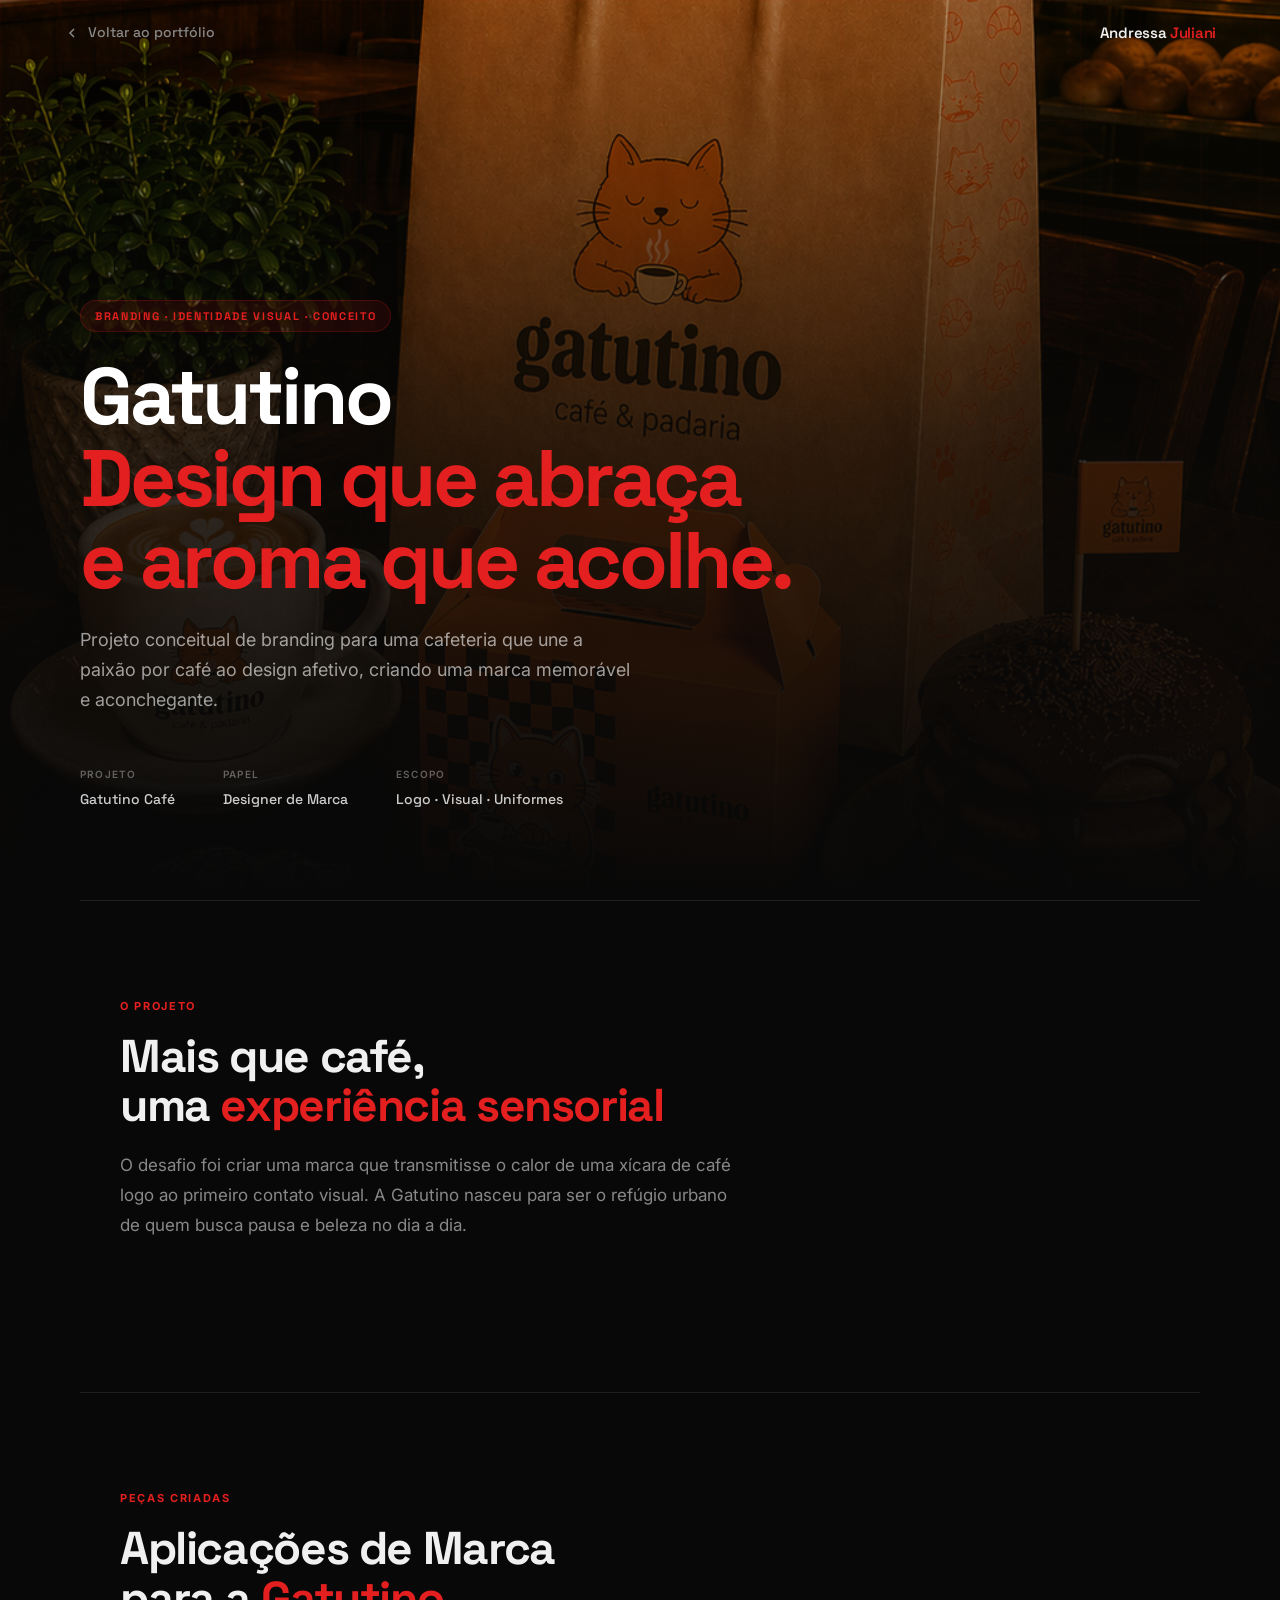
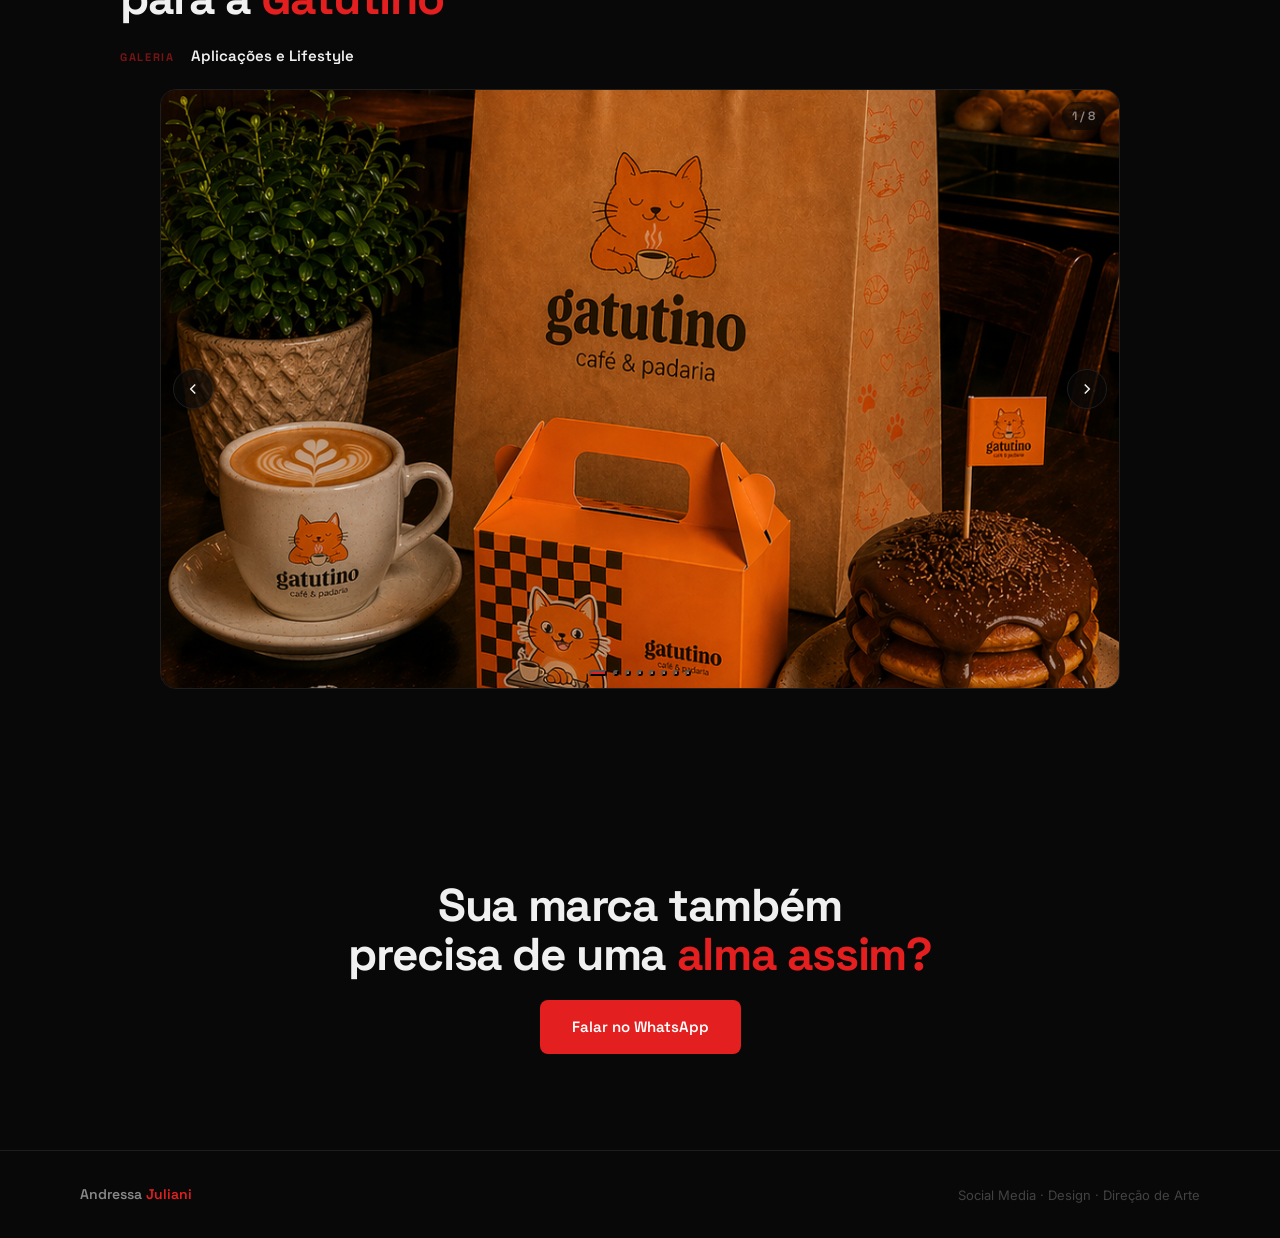
==== andressa-case-cafeteria.html @ 7a00ae47 "Update local changes" ====
<!DOCTYPE html>
<html lang="pt-BR">
<head>
  <meta charset="UTF-8" />
  <meta name="viewport" content="width=device-width, initial-scale=1.0" />
  <title>Gatutino | Projeto Conceitual para Cafeteria | Andressa Juliani</title>
  <link rel="preconnect" href="https://fonts.googleapis.com" />
  <link rel="preconnect" href="https://fonts.gstatic.com" crossorigin />
  <link href="https://fonts.googleapis.com/css2?family=Space+Grotesk:wght@300;400;500;600;700&family=Inter:wght@300;400;500&display=swap" rel="stylesheet" />
  <style>
    *, *::before, *::after { box-sizing: border-box; margin: 0; padding: 0; }

    :root {
      --bg: #080808;
      --surface: #111111;
      --surface2: #161616;
      --border: #1e1e1e;
      --accent: #E41F1F;
      --accent-dim: rgba(228,31,31,0.1);
      --accent-glow: rgba(228,31,31,0.2);
      --text: #F0F0F0;
      --text-muted: #888888;
    }

    html { scroll-behavior: smooth; }
    body {
      background: var(--bg);
      color: var(--text);
      font-family: 'Inter', sans-serif;
      font-size: 16px;
      line-height: 1.7;
      overflow-x: hidden;
    }

    nav {
      position: fixed; top: 0; left: 0; right: 0; z-index: 100;
      padding: 20px 64px;
      display: flex; align-items: center; justify-content: space-between;
      transition: background 0.3s, border-color 0.3s;
      border-bottom: 1px solid transparent;
    }
    nav.scrolled { background: rgba(8,8,8,0.94); backdrop-filter: blur(16px); border-color: var(--border); }
    .nav-back {
      font-family: 'Space Grotesk', sans-serif; font-size: 14px; font-weight: 500;
      color: var(--text-muted); text-decoration: none;
      display: flex; align-items: center; gap: 8px; transition: color 0.2s;
    }
    .nav-back:hover { color: var(--accent); }
    .nav-back svg { width: 16px; height: 16px; }
    .nav-logo { font-family: 'Space Grotesk', sans-serif; font-size: 15px; font-weight: 600; color: var(--text); letter-spacing: -0.02em; }
    .nav-logo span { color: var(--accent); }

    /* HERO */
    .hero {
      min-height: 100vh; display: flex; flex-direction: column;
      justify-content: flex-end; position: relative; overflow: hidden;
    }
    .hero-cover {
      position: absolute; inset: 0;
      background: linear-gradient(135deg, #0a0800 0%, #1a1200 50%, #2a1e00 100%);
    }
    .hero-cover img { width: 100%; height: 100%; object-fit: cover; opacity: 0.75; }
    .hero-overlay {
      position: absolute; inset: 0;
      background: linear-gradient(to bottom, rgba(8,8,8,0) 0%, rgba(8,8,8,0.6) 60%, #080808 100%);
    }
    .hero-grid {
      position: absolute; inset: 0;
      background-image: linear-gradient(rgba(228,31,31,0.04) 1px, transparent 1px), linear-gradient(90deg, rgba(228,31,31,0.04) 1px, transparent 1px);
      background-size: 60px 60px;
    }
    .hero-content {
      position: relative; z-index: 2;
      padding: 0 80px 88px; max-width: 960px;
    }
    .hero-tag {
      display: inline-flex; align-items: center; gap: 8px;
      font-family: 'Space Grotesk', sans-serif; font-size: 11px; font-weight: 700;
      letter-spacing: 0.15em; text-transform: uppercase; color: var(--accent);
      margin-bottom: 24px; background: var(--accent-dim);
      border: 1px solid rgba(228,31,31,0.2); padding: 6px 14px; border-radius: 100px;
    }
    .hero-title {
      font-family: 'Space Grotesk', sans-serif;
      font-size: clamp(44px, 6.5vw, 80px); font-weight: 700;
      line-height: 1.02; letter-spacing: -0.04em; color: #fff; margin-bottom: 24px;
    }
    .hero-title em { font-style: normal; color: var(--accent); }
    .hero-sub { font-size: 18px; color: rgba(255,255,255,0.6); max-width: 560px; line-height: 1.65; }
    .hero-meta { display: flex; gap: 48px; margin-top: 52px; flex-wrap: wrap; }
    .meta-item { display: flex; flex-direction: column; gap: 5px; }
    .meta-label { font-size: 10px; font-weight: 600; letter-spacing: 0.12em; text-transform: uppercase; color: rgba(255,255,255,0.35); }
    .meta-value { font-family: 'Space Grotesk', sans-serif; font-size: 14px; font-weight: 500; color: rgba(255,255,255,0.8); }

    /* LAYOUT */
    section { padding: 96px 80px; max-width: 1200px; margin: 0 auto; }
    .section-label { font-size: 11px; font-weight: 700; letter-spacing: 0.15em; text-transform: uppercase; color: var(--accent); margin-bottom: 16px; }
    .section-title {
      font-family: 'Space Grotesk', sans-serif; font-size: clamp(28px, 4vw, 46px);
      font-weight: 700; letter-spacing: -0.03em; line-height: 1.08; color: var(--text); margin-bottom: 20px;
    }
    .section-title em { font-style: normal; color: var(--accent); }
    .section-lead { font-size: 17px; color: var(--text-muted); max-width: 620px; line-height: 1.75; margin-bottom: 56px; }
    .divider { border: none; height: 1px; background: var(--border); margin: 0 80px; }

    /* CARROSSEL */
    .carousel-stack { display: flex; flex-direction: column; gap: 64px; }
    .carousel-meta { display: flex; align-items: baseline; gap: 16px; margin-bottom: 20px; }
    .carousel-num { font-family: 'Space Grotesk', sans-serif; font-size: 11px; font-weight: 700; letter-spacing: 0.15em; color: var(--accent); opacity: 0.5; }
    .carousel-name { font-family: 'Space Grotesk', sans-serif; font-size: 15px; font-weight: 600; color: var(--text); }
    .carousel-box {
      position: relative; background: var(--surface); border: 1px solid var(--border);
      border-radius: 16px; overflow: hidden;
      aspect-ratio: 16 / 10; max-width: 960px; margin: 0 auto; width: 100%;
    }
    .carousel-track {
      display: flex; height: 100%;
      transition: transform 0.4s cubic-bezier(0.4,0,0.2,1);
    }
    .carousel-track img {
      flex: 0 0 100%; height: 100%;
      object-fit: cover; background: var(--surface);
      pointer-events: none; user-select: none;
    }
    .c-btn {
      position: absolute; top: 50%; transform: translateY(-50%);
      background: rgba(8,8,8,0.7); border: 1px solid var(--border);
      color: var(--text); width: 40px; height: 40px; border-radius: 50%;
      display: flex; align-items: center; justify-content: center;
      cursor: pointer; transition: background 0.2s, border-color 0.2s;
      z-index: 3;
    }
    .c-btn:hover { background: rgba(228,31,31,0.15); border-color: rgba(228,31,31,0.4); }
    .c-btn svg { width: 18px; height: 18px; }
    .c-prev { left: 12px; }
    .c-next { right: 12px; }
    .c-counter {
      position: absolute; top: 12px; right: 14px;
      font-family: 'Space Grotesk', sans-serif; font-size: 12px; font-weight: 600;
      color: rgba(255,255,255,0.5); background: rgba(8,8,8,0.6);
      padding: 4px 10px; border-radius: 100px; z-index: 3;
    }
    .c-dots {
      position: absolute; bottom: 12px; left: 50%; transform: translateX(-50%);
      display: flex; gap: 6px; z-index: 3;
    }
    .c-dot {
      width: 6px; height: 6px; border-radius: 50%;
      background: rgba(255,255,255,0.25); cursor: pointer;
      transition: background 0.2s, width 0.2s;
    }
    .c-dot.active { background: var(--accent); width: 18px; border-radius: 3px; }

    .fade-up { opacity: 0; transform: translateY(32px); transition: opacity 0.7s ease, transform 0.7s ease; }
    .fade-up.visible { opacity: 1; transform: none; }
    .d1 { transition-delay: 0.1s; } .d2 { transition-delay: 0.2s; }
    .d3 { transition-delay: 0.3s; }

    @media (max-width: 960px) {
      nav { padding: 20px 24px; }
      .hero-content { padding: 0 24px 64px; }
      section { padding: 64px 24px; }
    }

    footer { border-top: 1px solid var(--border); padding: 32px 80px; display: flex; align-items: center; justify-content: space-between; }
    .footer-brand { font-family: 'Space Grotesk', sans-serif; font-size: 14px; font-weight: 600; color: var(--text-muted); }
    .footer-brand span { color: var(--accent); }
    .footer-copy { font-size: 13px; color: var(--text-muted); opacity: 0.45; }

    .cta-section { text-align: center; padding: 96px 80px; position: relative; }
    .btn-row { display: flex; gap: 16px; justify-content: center; flex-wrap: wrap; }
    .btn-primary { display: inline-flex; align-items: center; gap: 10px; background: var(--accent); color: #fff; font-family: 'Space Grotesk', sans-serif; font-weight: 600; font-size: 15px; padding: 14px 32px; border-radius: 8px; text-decoration: none; transition: opacity 0.2s, transform 0.2s; }
    .btn-primary:hover { opacity: 0.9; transform: translateY(-2px); }

  </style>
</head>
<body>

  <nav id="nav">
    <a href="./#cases" class="nav-back">
      <svg viewBox="0 0 16 16" fill="none" stroke="currentColor" stroke-width="1.5"><path d="M10 12L6 8l4-4"/></svg>
      Voltar ao portfólio
    </a>
    <div class="nav-logo">Andressa <span>Juliani</span></div>
  </nav>

  <!-- HERO -->
  <div class="hero">
    <div class="hero-cover">
        <img src="images/cafeteria/cafeteria-2.jpg" alt="Gatutino Hero">
    </div>
    <div class="hero-grid"></div>
    <div class="hero-overlay" style="background: linear-gradient(to bottom, rgba(8,8,8,0) 0%, rgba(8,8,8,0.7) 50%, #080808 100%);"></div>
    <div class="hero-content">
      <div class="hero-tag">Branding · Identidade Visual · Conceito</div>
      <h1 class="hero-title">Gatutino<br><em>Design que abraça<br>e aroma que acolhe.</em></h1>
      <p class="hero-sub">Projeto conceitual de branding para uma cafeteria que une a paixão por café ao design afetivo, criando uma marca memorável e aconchegante.</p>
      <div class="hero-meta">
        <div class="meta-item">
          <div class="meta-label">Projeto</div>
          <div class="meta-value">Gatutino Café</div>
        </div>
        <div class="meta-item">
          <div class="meta-label">Papel</div>
          <div class="meta-value">Designer de Marca</div>
        </div>
        <div class="meta-item">
          <div class="meta-label">Escopo</div>
          <div class="meta-value">Logo · Visual · Uniformes</div>
        </div>
      </div>
    </div>
  </div>

  <hr class="divider" />

  <!-- CONTEXTO -->
  <section>
    <p class="section-label fade-up">O projeto</p>
    <h2 class="section-title fade-up d1">Mais que café,<br>uma <em>experiência sensorial</em></h2>
    <p class="section-lead fade-up d2">O desafio foi criar uma marca que transmitisse o calor de uma xícara de café logo ao primeiro contato visual. A Gatutino nasceu para ser o refúgio urbano de quem busca pausa e beleza no dia a dia.</p>
  </section>

  <hr class="divider" />

  <!-- CARROSSÉIS -->
  <section>
    <p class="section-label fade-up">Peças criadas</p>
    <h2 class="section-title fade-up d1">Aplicações de Marca<br>para a <em>Gatutino</em></h2>
    
    <div class="carousel-stack">
      <div class="fade-up d1">
        <div class="carousel-meta">
          <span class="carousel-num">GALERIA</span>
          <span class="carousel-name">Aplicações e Lifestyle</span>
        </div>
        <div class="carousel-box">
          <div class="carousel-track">
            <img src="images/cafeteria/cafeteria-2.jpg" alt="Mesa Gatutino">
            <img src="images/cafeteria/cafeteria-1.jpg" alt="Xícara Gatutino">
            <img src="images/cafeteria/cafeteria-3.jpg" alt="Uniforme Gatutino">
            <img src="images/cafeteria/cafeteria-exterior.jpg" alt="Fachada Gatutino">
            <img src="images/cafeteria/cafeteria-interior.jpg" alt="Interior Gatutino">
            <img src="images/cafeteria/cafeteria-milkshake.jpg" alt="Milkshake Gatutino">
            <img src="images/cafeteria/cafeteria-person-front.jpg" alt="Atendimento Gatutino">
            <img src="images/cafeteria/cafeteria-sign.png" alt="Letreiro Gatutino">
          </div>
          <button class="c-btn c-prev" aria-label="Anterior"><svg viewBox="0 0 24 24" fill="none" stroke="currentColor" stroke-width="2"><path d="M15 18l-6-6 6-6"/></svg></button>
          <button class="c-btn c-next" aria-label="Próximo"><svg viewBox="0 0 24 24" fill="none" stroke="currentColor" stroke-width="2"><path d="M9 18l6-6-6-6"/></svg></button>
          <div class="c-counter"><span class="c-cur">1</span> / <span class="c-total">8</span></div>
          <div class="c-dots"></div>
        </div>
      </div>
    </div>
  </section>

  <!-- CTA -->
  <div class="cta-section">
    <h2 class="section-title fade-up">Sua marca também<br>precisa de uma <em>alma assim?</em></h2>
    <div class="btn-row fade-up d2">
      <a href="https://wa.me/5551993909150" target="_blank" class="btn-primary">Falar no WhatsApp</a>
    </div>
  </div>

  <footer>
    <div class="footer-brand">Andressa <span>Juliani</span></div>
    <div class="footer-copy">Social Media · Design · Direção de Arte</div>
  </footer>

  <script>
    const nav = document.getElementById('nav');
    window.addEventListener('scroll', () => { nav.classList.toggle('scrolled', window.scrollY > 40); });
    const obs = new IntersectionObserver((entries) => {
      entries.forEach(e => { if (e.isIntersecting) { e.target.classList.add('visible'); obs.unobserve(e.target); } });
    }, { threshold: 0.1 });
    document.querySelectorAll('.fade-up').forEach(el => obs.observe(el));

    document.querySelectorAll('.carousel-box').forEach(box => {
      const track = box.querySelector('.carousel-track');
      const slides = track.querySelectorAll('img');
      const total = slides.length;
      const dotsEl = box.querySelector('.c-dots');
      const curEl = box.querySelector('.c-cur');
      let idx = 0;

      const dots = Array.from({ length: total }, (_, i) => {
        const d = document.createElement('button');
        d.className = 'c-dot' + (i === 0 ? ' active' : '');
        d.addEventListener('click', () => go(i));
        dotsEl.appendChild(d);
        return d;
      });

      function go(n) {
        idx = (n + total) % total;
        track.style.transform = `translateX(-${idx * 100}%)`;
        curEl.textContent = idx + 1;
        dots.forEach((d, i) => d.classList.toggle('active', i === idx));
      }

      box.querySelector('.c-prev').addEventListener('click', () => go(idx - 1));
      box.querySelector('.c-next').addEventListener('click', () => go(idx + 1));
    });
  </script>
</body>
</html>
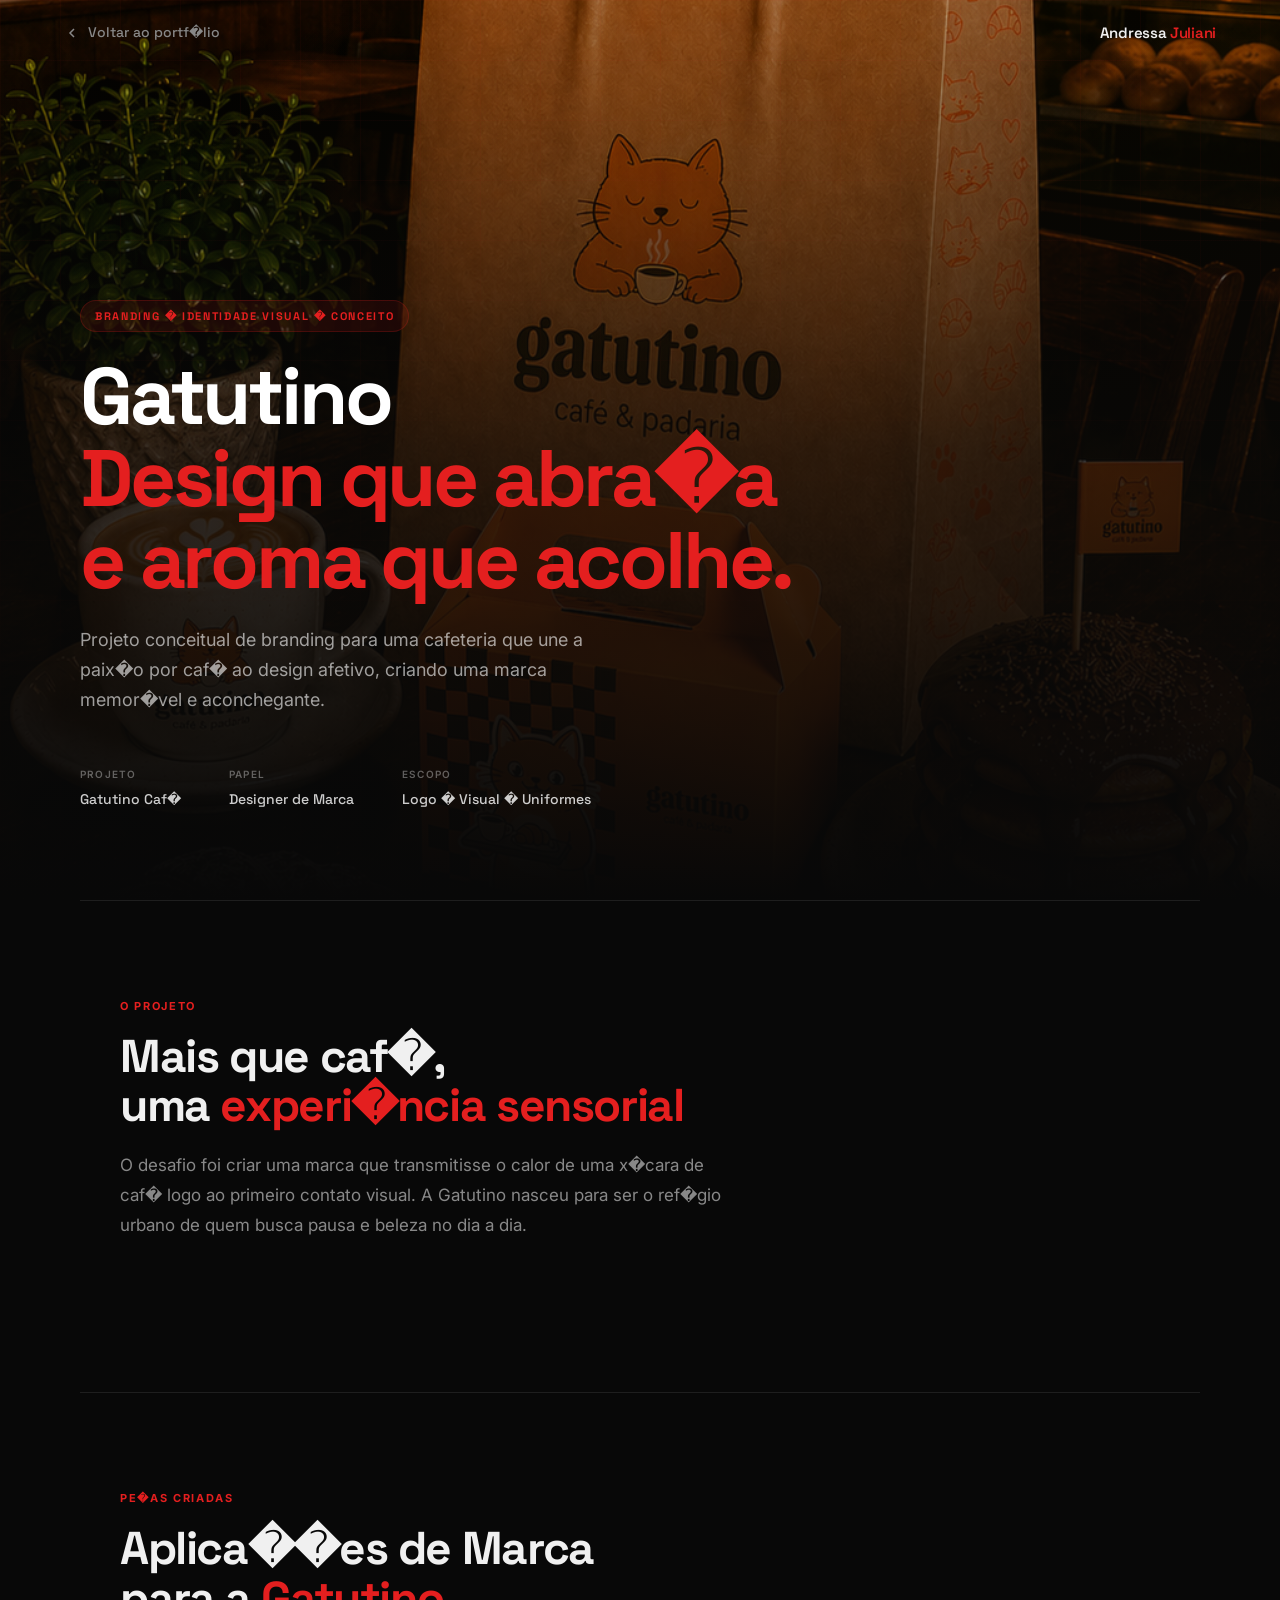
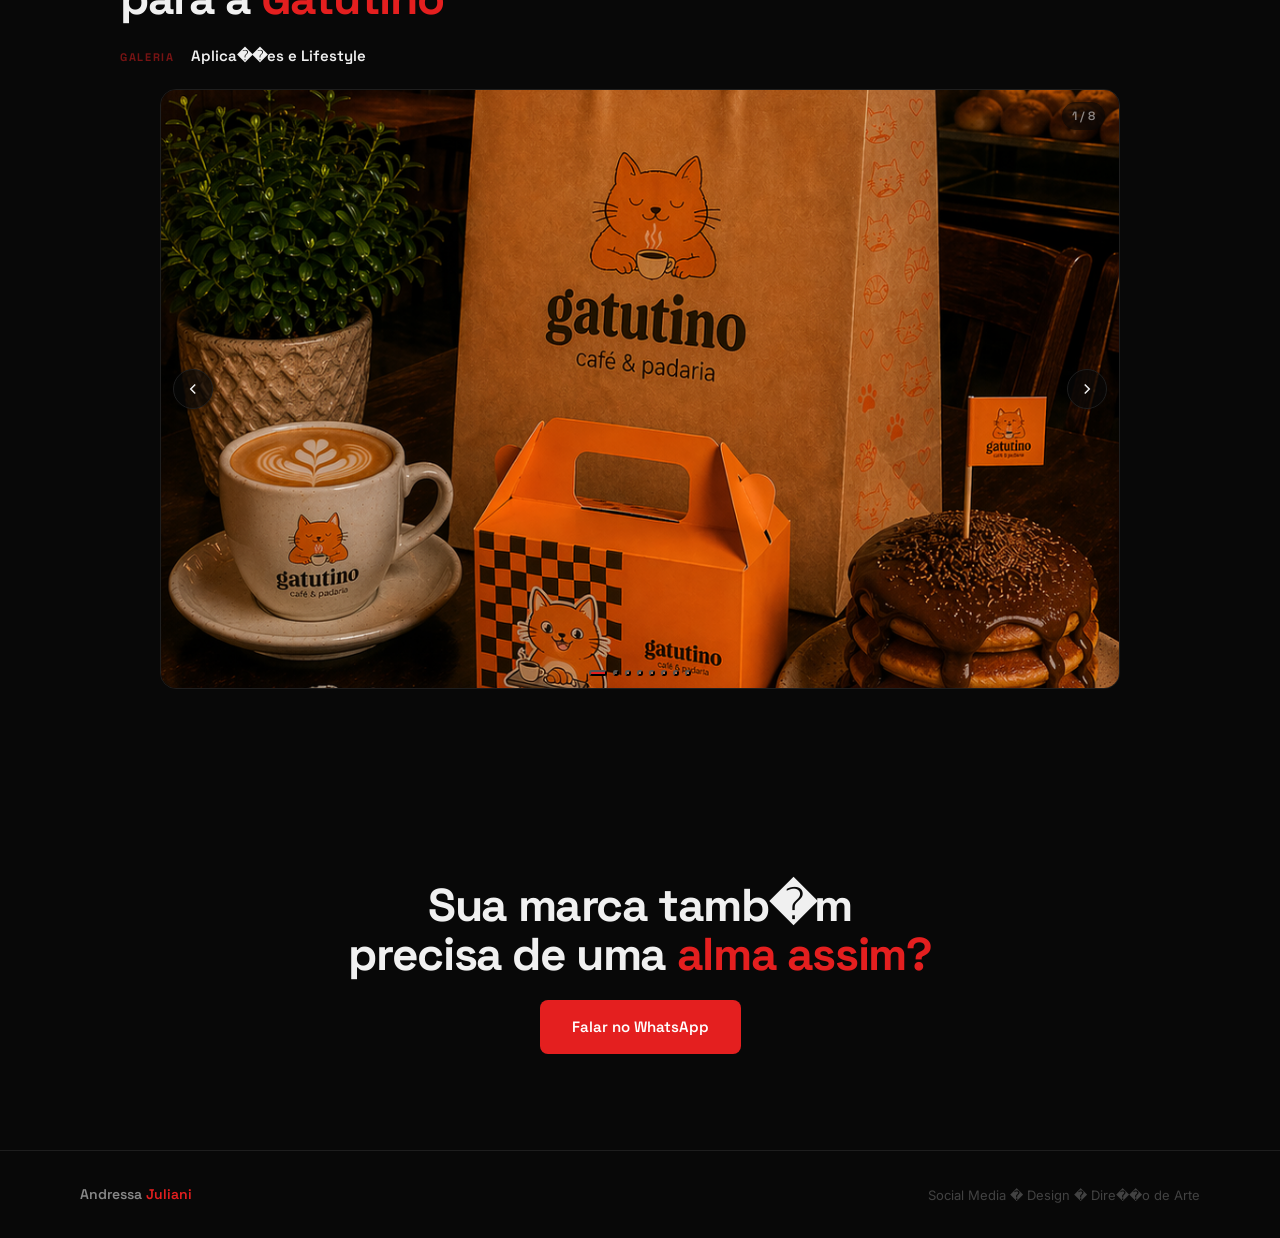
==== commit b10a3253: "Fix text encoding (UTF-8 double-encoding)" ====
--- a/andressa-case-cafeteria.html
+++ b/andressa-case-cafeteria.html
@@ -1,4 +1,4 @@
-<!DOCTYPE html>
+﻿<!DOCTYPE html>
 <html lang="pt-BR">
 <head>
   <meta charset="UTF-8" />
@@ -179,7 +179,7 @@
   <nav id="nav">
     <a href="./#cases" class="nav-back">
       <svg viewBox="0 0 16 16" fill="none" stroke="currentColor" stroke-width="1.5"><path d="M10 12L6 8l4-4"/></svg>
-      Voltar ao portfólio
+      Voltar ao portf�lio
     </a>
     <div class="nav-logo">Andressa <span>Juliani</span></div>
   </nav>
@@ -192,13 +192,13 @@
     <div class="hero-grid"></div>
     <div class="hero-overlay" style="background: linear-gradient(to bottom, rgba(8,8,8,0) 0%, rgba(8,8,8,0.7) 50%, #080808 100%);"></div>
     <div class="hero-content">
-      <div class="hero-tag">Branding · Identidade Visual · Conceito</div>
-      <h1 class="hero-title">Gatutino<br><em>Design que abraça<br>e aroma que acolhe.</em></h1>
-      <p class="hero-sub">Projeto conceitual de branding para uma cafeteria que une a paixão por café ao design afetivo, criando uma marca memorável e aconchegante.</p>
+      <div class="hero-tag">Branding � Identidade Visual � Conceito</div>
+      <h1 class="hero-title">Gatutino<br><em>Design que abra�a<br>e aroma que acolhe.</em></h1>
+      <p class="hero-sub">Projeto conceitual de branding para uma cafeteria que une a paix�o por caf� ao design afetivo, criando uma marca memor�vel e aconchegante.</p>
       <div class="hero-meta">
         <div class="meta-item">
           <div class="meta-label">Projeto</div>
-          <div class="meta-value">Gatutino Café</div>
+          <div class="meta-value">Gatutino Caf�</div>
         </div>
         <div class="meta-item">
           <div class="meta-label">Papel</div>
@@ -206,7 +206,7 @@
         </div>
         <div class="meta-item">
           <div class="meta-label">Escopo</div>
-          <div class="meta-value">Logo · Visual · Uniformes</div>
+          <div class="meta-value">Logo � Visual � Uniformes</div>
         </div>
       </div>
     </div>
@@ -217,27 +217,27 @@
   <!-- CONTEXTO -->
   <section>
     <p class="section-label fade-up">O projeto</p>
-    <h2 class="section-title fade-up d1">Mais que café,<br>uma <em>experiência sensorial</em></h2>
-    <p class="section-lead fade-up d2">O desafio foi criar uma marca que transmitisse o calor de uma xícara de café logo ao primeiro contato visual. A Gatutino nasceu para ser o refúgio urbano de quem busca pausa e beleza no dia a dia.</p>
+    <h2 class="section-title fade-up d1">Mais que caf�,<br>uma <em>experi�ncia sensorial</em></h2>
+    <p class="section-lead fade-up d2">O desafio foi criar uma marca que transmitisse o calor de uma x�cara de caf� logo ao primeiro contato visual. A Gatutino nasceu para ser o ref�gio urbano de quem busca pausa e beleza no dia a dia.</p>
   </section>
 
   <hr class="divider" />
 
-  <!-- CARROSSÉIS -->
+  <!-- CARROSS�IS -->
   <section>
-    <p class="section-label fade-up">Peças criadas</p>
-    <h2 class="section-title fade-up d1">Aplicações de Marca<br>para a <em>Gatutino</em></h2>
+    <p class="section-label fade-up">Pe�as criadas</p>
+    <h2 class="section-title fade-up d1">Aplica��es de Marca<br>para a <em>Gatutino</em></h2>
     
     <div class="carousel-stack">
       <div class="fade-up d1">
         <div class="carousel-meta">
           <span class="carousel-num">GALERIA</span>
-          <span class="carousel-name">Aplicações e Lifestyle</span>
+          <span class="carousel-name">Aplica��es e Lifestyle</span>
         </div>
         <div class="carousel-box">
           <div class="carousel-track">
             <img src="images/cafeteria/cafeteria-2.jpg" alt="Mesa Gatutino">
-            <img src="images/cafeteria/cafeteria-1.jpg" alt="Xícara Gatutino">
+            <img src="images/cafeteria/cafeteria-1.jpg" alt="X�cara Gatutino">
             <img src="images/cafeteria/cafeteria-3.jpg" alt="Uniforme Gatutino">
             <img src="images/cafeteria/cafeteria-exterior.jpg" alt="Fachada Gatutino">
             <img src="images/cafeteria/cafeteria-interior.jpg" alt="Interior Gatutino">
@@ -246,7 +246,7 @@
             <img src="images/cafeteria/cafeteria-sign.png" alt="Letreiro Gatutino">
           </div>
           <button class="c-btn c-prev" aria-label="Anterior"><svg viewBox="0 0 24 24" fill="none" stroke="currentColor" stroke-width="2"><path d="M15 18l-6-6 6-6"/></svg></button>
-          <button class="c-btn c-next" aria-label="Próximo"><svg viewBox="0 0 24 24" fill="none" stroke="currentColor" stroke-width="2"><path d="M9 18l6-6-6-6"/></svg></button>
+          <button class="c-btn c-next" aria-label="Pr�ximo"><svg viewBox="0 0 24 24" fill="none" stroke="currentColor" stroke-width="2"><path d="M9 18l6-6-6-6"/></svg></button>
           <div class="c-counter"><span class="c-cur">1</span> / <span class="c-total">8</span></div>
           <div class="c-dots"></div>
         </div>
@@ -256,7 +256,7 @@
 
   <!-- CTA -->
   <div class="cta-section">
-    <h2 class="section-title fade-up">Sua marca também<br>precisa de uma <em>alma assim?</em></h2>
+    <h2 class="section-title fade-up">Sua marca tamb�m<br>precisa de uma <em>alma assim?</em></h2>
     <div class="btn-row fade-up d2">
       <a href="https://wa.me/5551993909150" target="_blank" class="btn-primary">Falar no WhatsApp</a>
     </div>
@@ -264,7 +264,7 @@
 
   <footer>
     <div class="footer-brand">Andressa <span>Juliani</span></div>
-    <div class="footer-copy">Social Media · Design · Direção de Arte</div>
+    <div class="footer-copy">Social Media � Design � Dire��o de Arte</div>
   </footer>
 
   <script>
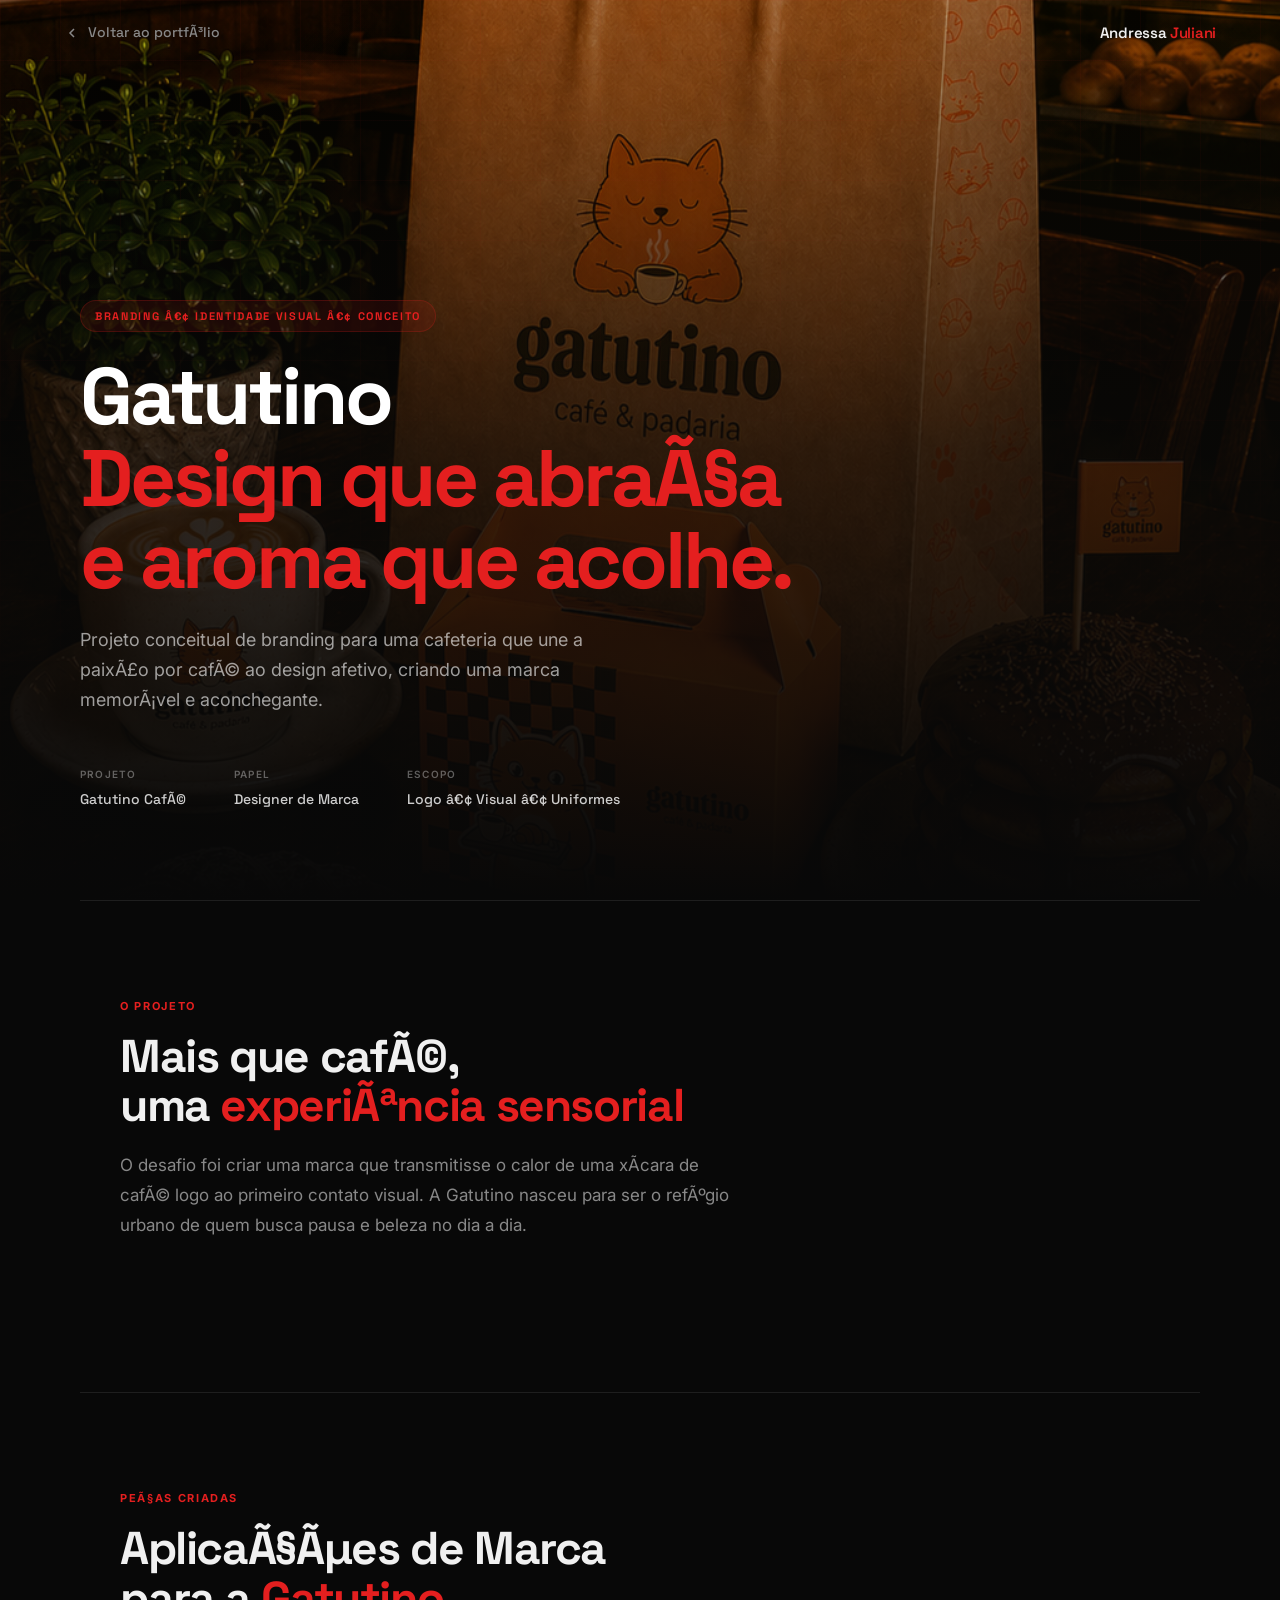
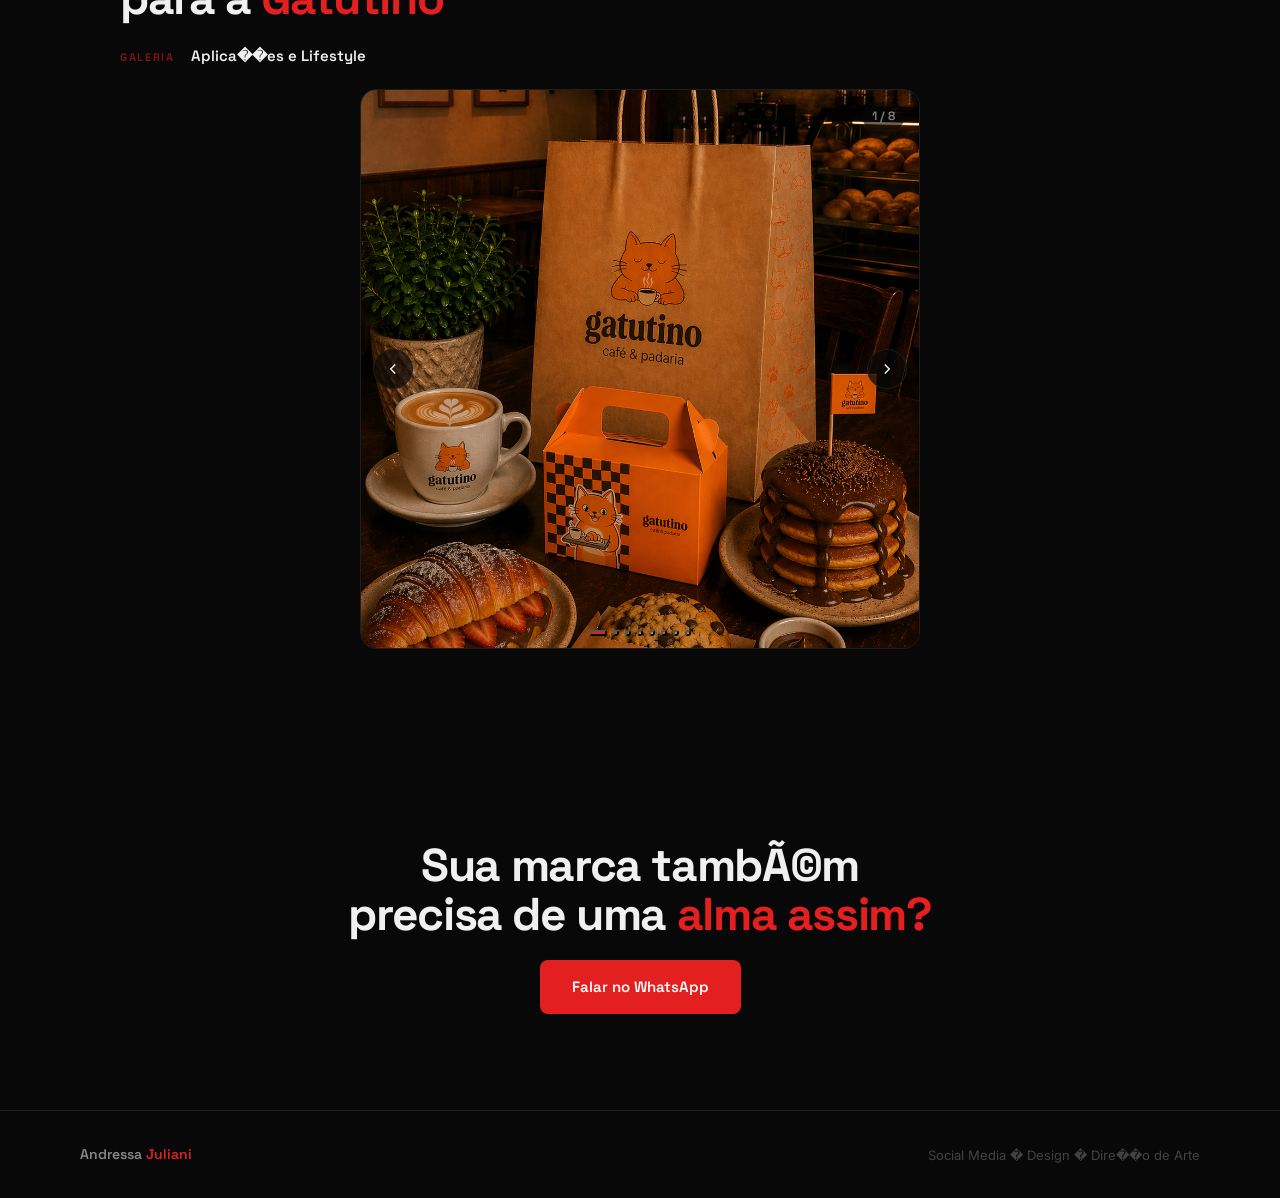
==== commit 4da99262: "Fix text encoding and carousel size in cafeteria case" ====
--- a/andressa-case-cafeteria.html
+++ b/andressa-case-cafeteria.html
@@ -1,4 +1,4 @@
-﻿<!DOCTYPE html>
+<!DOCTYPE html>
 <html lang="pt-BR">
 <head>
   <meta charset="UTF-8" />
@@ -111,7 +111,7 @@
     .carousel-box {
       position: relative; background: var(--surface); border: 1px solid var(--border);
       border-radius: 16px; overflow: hidden;
-      aspect-ratio: 16 / 10; max-width: 960px; margin: 0 auto; width: 100%;
+      aspect-ratio: 1 / 1; max-width: 560px; margin: 0 auto; width: 100%;
     }
     .carousel-track {
       display: flex; height: 100%;
@@ -179,7 +179,7 @@
   <nav id="nav">
     <a href="./#cases" class="nav-back">
       <svg viewBox="0 0 16 16" fill="none" stroke="currentColor" stroke-width="1.5"><path d="M10 12L6 8l4-4"/></svg>
-      Voltar ao portf�lio
+      Voltar ao portfÃ³lio
     </a>
     <div class="nav-logo">Andressa <span>Juliani</span></div>
   </nav>
@@ -192,13 +192,13 @@
     <div class="hero-grid"></div>
     <div class="hero-overlay" style="background: linear-gradient(to bottom, rgba(8,8,8,0) 0%, rgba(8,8,8,0.7) 50%, #080808 100%);"></div>
     <div class="hero-content">
-      <div class="hero-tag">Branding � Identidade Visual � Conceito</div>
-      <h1 class="hero-title">Gatutino<br><em>Design que abra�a<br>e aroma que acolhe.</em></h1>
-      <p class="hero-sub">Projeto conceitual de branding para uma cafeteria que une a paix�o por caf� ao design afetivo, criando uma marca memor�vel e aconchegante.</p>
+      <div class="hero-tag">Branding â€¢ Identidade Visual â€¢ Conceito</div>
+      <h1 class="hero-title">Gatutino<br><em>Design que abraÃ§a<br>e aroma que acolhe.</em></h1>
+      <p class="hero-sub">Projeto conceitual de branding para uma cafeteria que une a paixÃ£o por cafÃ© ao design afetivo, criando uma marca memorÃ¡vel e aconchegante.</p>
       <div class="hero-meta">
         <div class="meta-item">
           <div class="meta-label">Projeto</div>
-          <div class="meta-value">Gatutino Caf�</div>
+          <div class="meta-value">Gatutino CafÃ©</div>
         </div>
         <div class="meta-item">
           <div class="meta-label">Papel</div>
@@ -206,7 +206,7 @@
         </div>
         <div class="meta-item">
           <div class="meta-label">Escopo</div>
-          <div class="meta-value">Logo � Visual � Uniformes</div>
+          <div class="meta-value">Logo â€¢ Visual â€¢ Uniformes</div>
         </div>
       </div>
     </div>
@@ -217,16 +217,16 @@
   <!-- CONTEXTO -->
   <section>
     <p class="section-label fade-up">O projeto</p>
-    <h2 class="section-title fade-up d1">Mais que caf�,<br>uma <em>experi�ncia sensorial</em></h2>
-    <p class="section-lead fade-up d2">O desafio foi criar uma marca que transmitisse o calor de uma x�cara de caf� logo ao primeiro contato visual. A Gatutino nasceu para ser o ref�gio urbano de quem busca pausa e beleza no dia a dia.</p>
+    <h2 class="section-title fade-up d1">Mais que cafÃ©,<br>uma <em>experiÃªncia sensorial</em></h2>
+    <p class="section-lead fade-up d2">O desafio foi criar uma marca que transmitisse o calor de uma xÃ­cara de cafÃ© logo ao primeiro contato visual. A Gatutino nasceu para ser o refÃºgio urbano de quem busca pausa e beleza no dia a dia.</p>
   </section>
 
   <hr class="divider" />
 
-  <!-- CARROSS�IS -->
+  <!-- CARROSSEIS -->
   <section>
-    <p class="section-label fade-up">Pe�as criadas</p>
-    <h2 class="section-title fade-up d1">Aplica��es de Marca<br>para a <em>Gatutino</em></h2>
+    <p class="section-label fade-up">PeÃ§as criadas</p>
+    <h2 class="section-title fade-up d1">AplicaÃ§Ãµes de Marca<br>para a <em>Gatutino</em></h2>
     
     <div class="carousel-stack">
       <div class="fade-up d1">
@@ -237,7 +237,7 @@
         <div class="carousel-box">
           <div class="carousel-track">
             <img src="images/cafeteria/cafeteria-2.jpg" alt="Mesa Gatutino">
-            <img src="images/cafeteria/cafeteria-1.jpg" alt="X�cara Gatutino">
+            <img src="images/cafeteria/cafeteria-1.jpg" alt="XÃ­cara Gatutino">
             <img src="images/cafeteria/cafeteria-3.jpg" alt="Uniforme Gatutino">
             <img src="images/cafeteria/cafeteria-exterior.jpg" alt="Fachada Gatutino">
             <img src="images/cafeteria/cafeteria-interior.jpg" alt="Interior Gatutino">
@@ -246,7 +246,7 @@
             <img src="images/cafeteria/cafeteria-sign.png" alt="Letreiro Gatutino">
           </div>
           <button class="c-btn c-prev" aria-label="Anterior"><svg viewBox="0 0 24 24" fill="none" stroke="currentColor" stroke-width="2"><path d="M15 18l-6-6 6-6"/></svg></button>
-          <button class="c-btn c-next" aria-label="Pr�ximo"><svg viewBox="0 0 24 24" fill="none" stroke="currentColor" stroke-width="2"><path d="M9 18l6-6-6-6"/></svg></button>
+          <button class="c-btn c-next" aria-label="PrÃ³ximo"><svg viewBox="0 0 24 24" fill="none" stroke="currentColor" stroke-width="2"><path d="M9 18l6-6-6-6"/></svg></button>
           <div class="c-counter"><span class="c-cur">1</span> / <span class="c-total">8</span></div>
           <div class="c-dots"></div>
         </div>
@@ -256,7 +256,7 @@
 
   <!-- CTA -->
   <div class="cta-section">
-    <h2 class="section-title fade-up">Sua marca tamb�m<br>precisa de uma <em>alma assim?</em></h2>
+    <h2 class="section-title fade-up">Sua marca tambÃ©m<br>precisa de uma <em>alma assim?</em></h2>
     <div class="btn-row fade-up d2">
       <a href="https://wa.me/5551993909150" target="_blank" class="btn-primary">Falar no WhatsApp</a>
     </div>
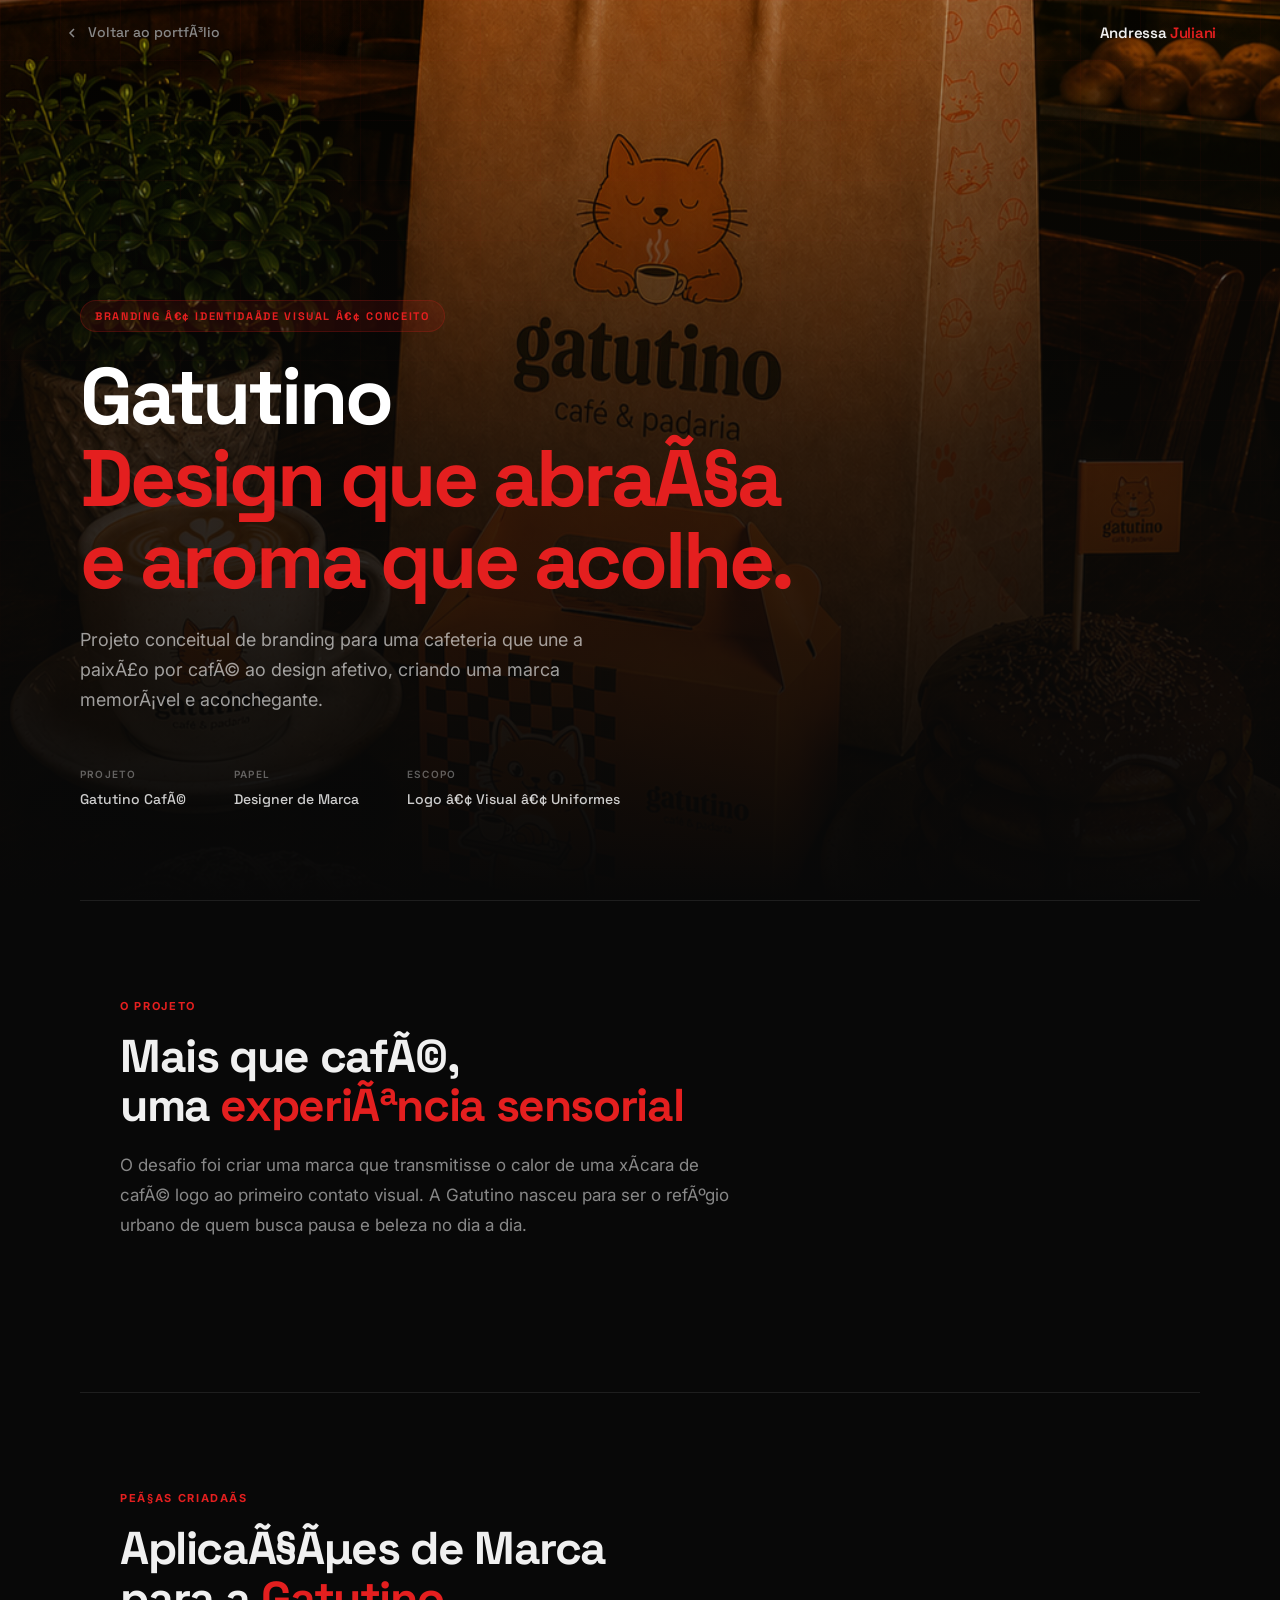
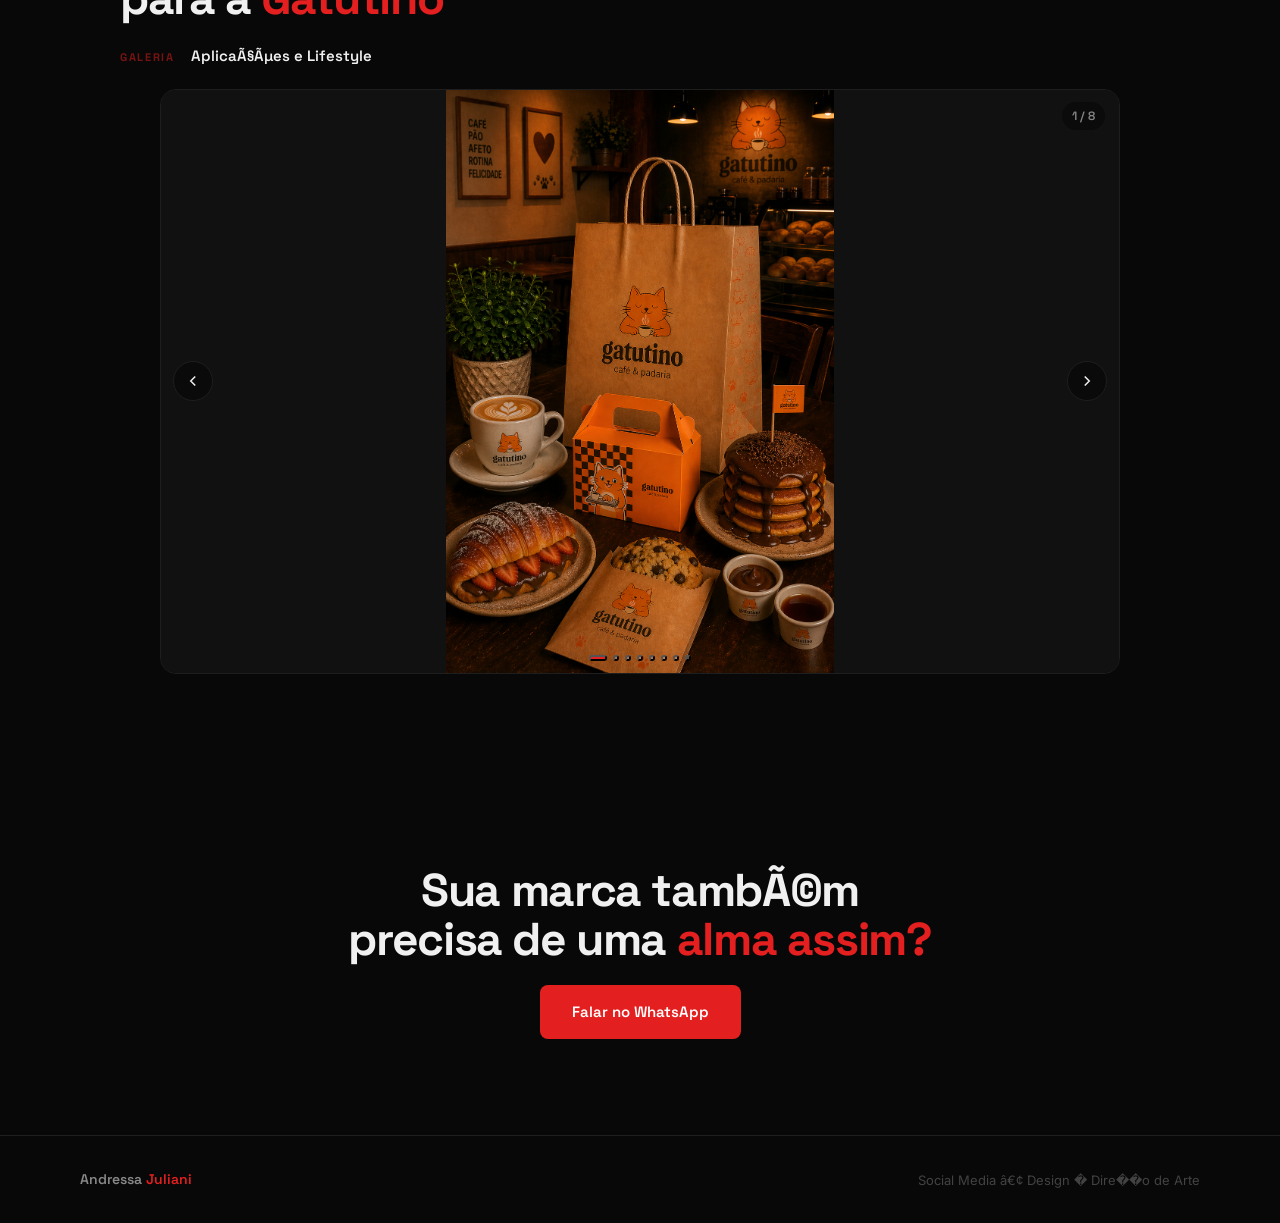
==== commit 47ad47a2: "Fix encoding in all cases and adjust CSS for carousel and hero overlap" ====
--- a/andressa-case-cafeteria.html
+++ b/andressa-case-cafeteria.html
@@ -54,6 +54,7 @@
     .hero {
       min-height: 100vh; display: flex; flex-direction: column;
       justify-content: flex-end; position: relative; overflow: hidden;
+      padding-top: 120px;
     }
     .hero-cover {
       position: absolute; inset: 0;
@@ -111,7 +112,8 @@
     .carousel-box {
       position: relative; background: var(--surface); border: 1px solid var(--border);
       border-radius: 16px; overflow: hidden;
-      aspect-ratio: 1 / 1; max-width: 560px; margin: 0 auto; width: 100%;
+      max-height: 65vh; max-width: 960px; margin: 0 auto; width: 100%;
+      aspect-ratio: 16 / 10;
     }
     .carousel-track {
       display: flex; height: 100%;
@@ -119,7 +121,7 @@
     }
     .carousel-track img {
       flex: 0 0 100%; height: 100%;
-      object-fit: cover; background: var(--surface);
+      object-fit: contain; background: var(--surface);
       pointer-events: none; user-select: none;
     }
     .c-btn {
@@ -192,7 +194,7 @@
     <div class="hero-grid"></div>
     <div class="hero-overlay" style="background: linear-gradient(to bottom, rgba(8,8,8,0) 0%, rgba(8,8,8,0.7) 50%, #080808 100%);"></div>
     <div class="hero-content">
-      <div class="hero-tag">Branding â€¢ Identidade Visual â€¢ Conceito</div>
+      <div class="hero-tag">Branding â€¢ IdentidaÃ­de Visual â€¢ Conceito</div>
       <h1 class="hero-title">Gatutino<br><em>Design que abraÃ§a<br>e aroma que acolhe.</em></h1>
       <p class="hero-sub">Projeto conceitual de branding para uma cafeteria que une a paixÃ£o por cafÃ© ao design afetivo, criando uma marca memorÃ¡vel e aconchegante.</p>
       <div class="hero-meta">
@@ -225,21 +227,21 @@
 
   <!-- CARROSSEIS -->
   <section>
-    <p class="section-label fade-up">PeÃ§as criadas</p>
+    <p class="section-label fade-up">PeÃ§as criadaÃ­s</p>
     <h2 class="section-title fade-up d1">AplicaÃ§Ãµes de Marca<br>para a <em>Gatutino</em></h2>
     
     <div class="carousel-stack">
       <div class="fade-up d1">
         <div class="carousel-meta">
           <span class="carousel-num">GALERIA</span>
-          <span class="carousel-name">Aplica��es e Lifestyle</span>
+          <span class="carousel-name">AplicaÃ§Ãµes e Lifestyle</span>
         </div>
         <div class="carousel-box">
           <div class="carousel-track">
             <img src="images/cafeteria/cafeteria-2.jpg" alt="Mesa Gatutino">
             <img src="images/cafeteria/cafeteria-1.jpg" alt="XÃ­cara Gatutino">
             <img src="images/cafeteria/cafeteria-3.jpg" alt="Uniforme Gatutino">
-            <img src="images/cafeteria/cafeteria-exterior.jpg" alt="Fachada Gatutino">
+            <img src="images/cafeteria/cafeteria-exterior.jpg" alt="FachadaÃ­ Gatutino">
             <img src="images/cafeteria/cafeteria-interior.jpg" alt="Interior Gatutino">
             <img src="images/cafeteria/cafeteria-milkshake.jpg" alt="Milkshake Gatutino">
             <img src="images/cafeteria/cafeteria-person-front.jpg" alt="Atendimento Gatutino">
@@ -264,7 +266,7 @@
 
   <footer>
     <div class="footer-brand">Andressa <span>Juliani</span></div>
-    <div class="footer-copy">Social Media � Design � Dire��o de Arte</div>
+    <div class="footer-copy">Social Media â€¢ Design � Dire��o de Arte</div>
   </footer>
 
   <script>
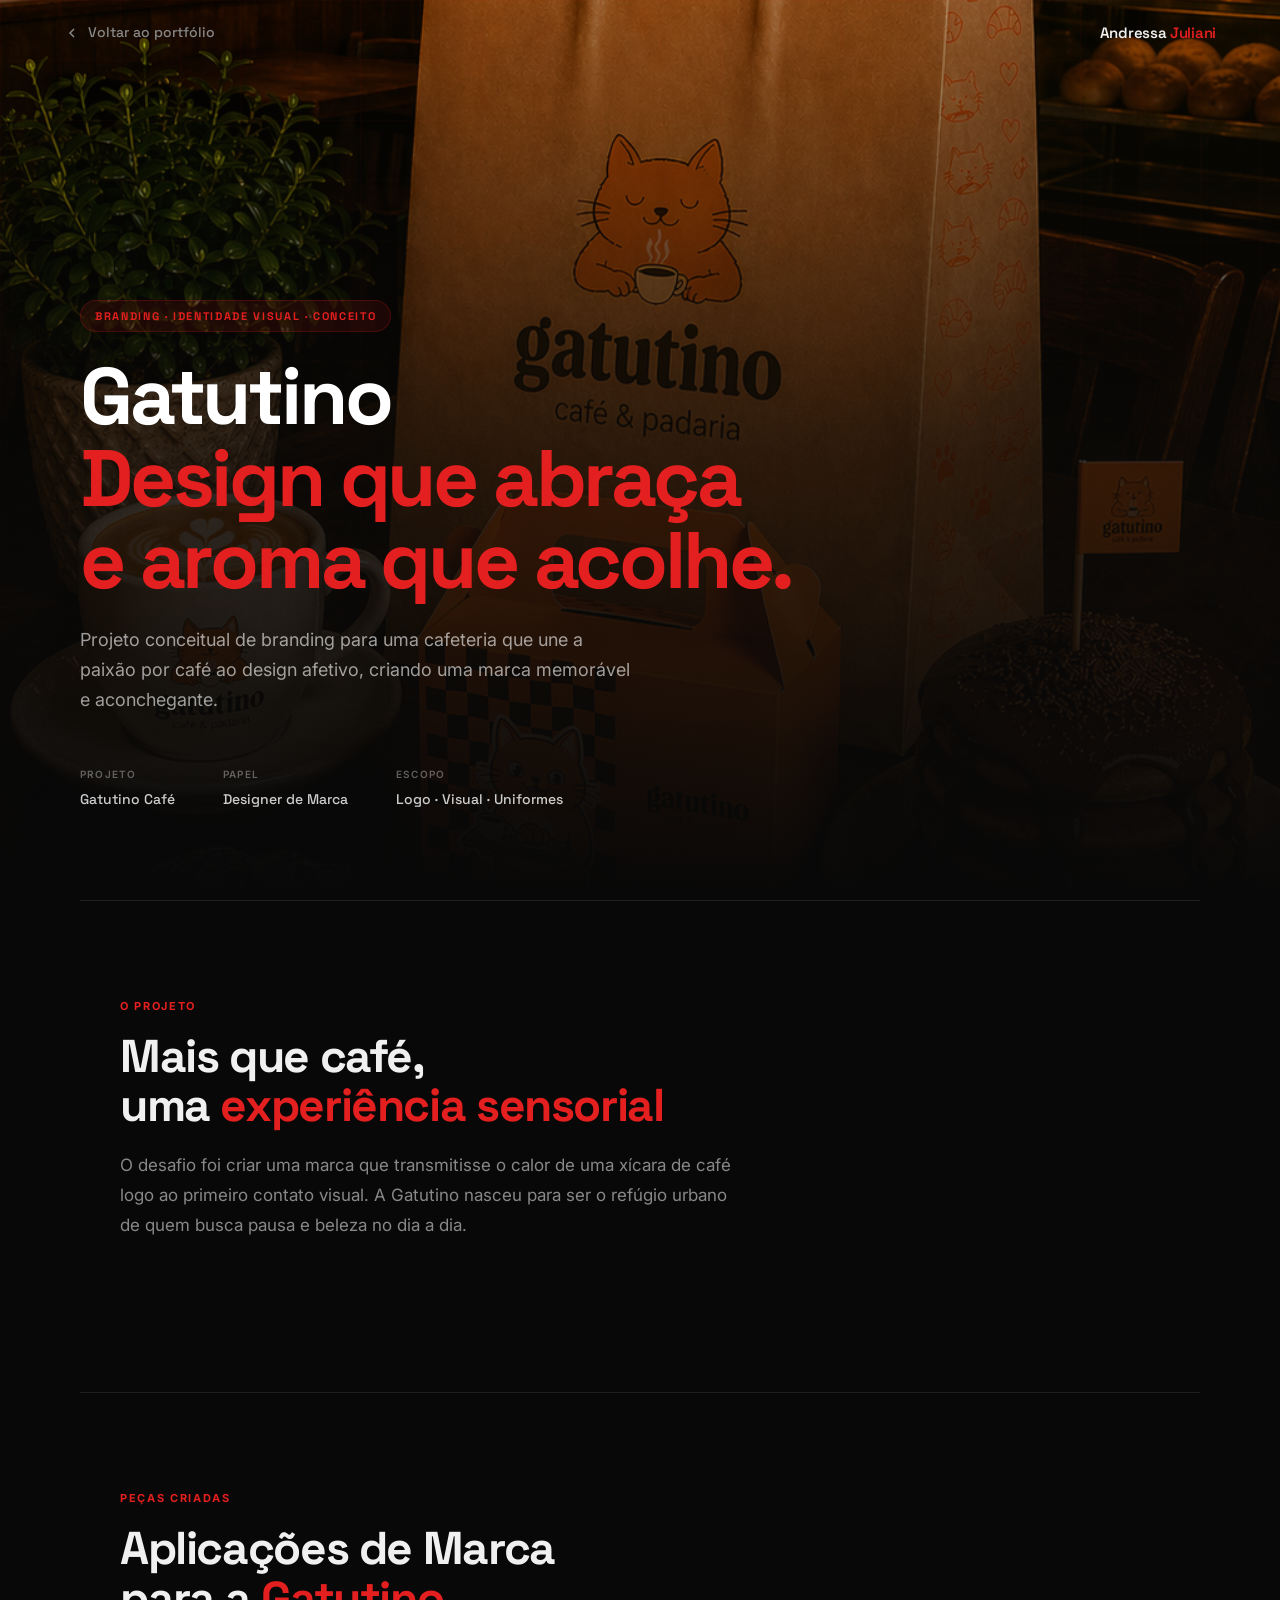
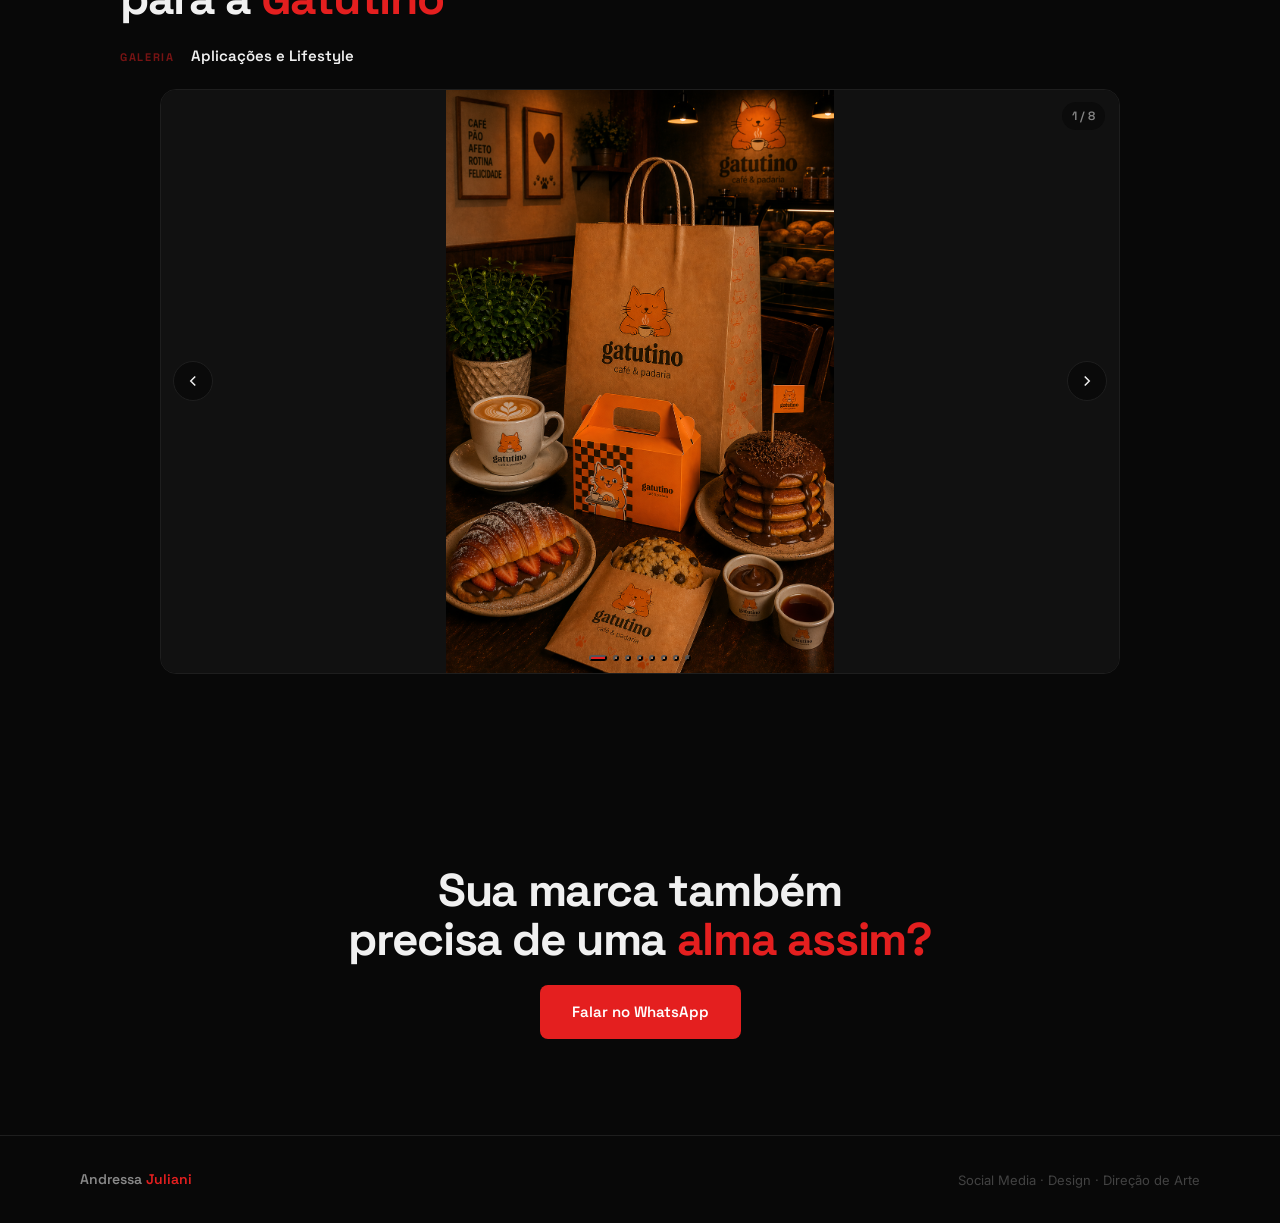
==== commit d7943e60: "Fix encoding corruption and carousel size across all pages - Corrected all Ã* double-encoding patter" ====
--- a/andressa-case-cafeteria.html
+++ b/andressa-case-cafeteria.html
@@ -181,7 +181,7 @@
   <nav id="nav">
     <a href="./#cases" class="nav-back">
       <svg viewBox="0 0 16 16" fill="none" stroke="currentColor" stroke-width="1.5"><path d="M10 12L6 8l4-4"/></svg>
-      Voltar ao portfÃ³lio
+      Voltar ao portfólio
     </a>
     <div class="nav-logo">Andressa <span>Juliani</span></div>
   </nav>
@@ -194,13 +194,13 @@
     <div class="hero-grid"></div>
     <div class="hero-overlay" style="background: linear-gradient(to bottom, rgba(8,8,8,0) 0%, rgba(8,8,8,0.7) 50%, #080808 100%);"></div>
     <div class="hero-content">
-      <div class="hero-tag">Branding â€¢ IdentidaÃ­de Visual â€¢ Conceito</div>
-      <h1 class="hero-title">Gatutino<br><em>Design que abraÃ§a<br>e aroma que acolhe.</em></h1>
-      <p class="hero-sub">Projeto conceitual de branding para uma cafeteria que une a paixÃ£o por cafÃ© ao design afetivo, criando uma marca memorÃ¡vel e aconchegante.</p>
+      <div class="hero-tag">Branding &middot; Identidade Visual &middot; Conceito</div>
+      <h1 class="hero-title">Gatutino<br><em>Design que abraça<br>e aroma que acolhe.</em></h1>
+      <p class="hero-sub">Projeto conceitual de branding para uma cafeteria que une a paixão por café ao design afetivo, criando uma marca memorável e aconchegante.</p>
       <div class="hero-meta">
         <div class="meta-item">
           <div class="meta-label">Projeto</div>
-          <div class="meta-value">Gatutino CafÃ©</div>
+          <div class="meta-value">Gatutino Café</div>
         </div>
         <div class="meta-item">
           <div class="meta-label">Papel</div>
@@ -208,7 +208,7 @@
         </div>
         <div class="meta-item">
           <div class="meta-label">Escopo</div>
-          <div class="meta-value">Logo â€¢ Visual â€¢ Uniformes</div>
+          <div class="meta-value">Logo &middot; Visual &middot; Uniformes</div>
         </div>
       </div>
     </div>
@@ -219,36 +219,36 @@
   <!-- CONTEXTO -->
   <section>
     <p class="section-label fade-up">O projeto</p>
-    <h2 class="section-title fade-up d1">Mais que cafÃ©,<br>uma <em>experiÃªncia sensorial</em></h2>
-    <p class="section-lead fade-up d2">O desafio foi criar uma marca que transmitisse o calor de uma xÃ­cara de cafÃ© logo ao primeiro contato visual. A Gatutino nasceu para ser o refÃºgio urbano de quem busca pausa e beleza no dia a dia.</p>
+    <h2 class="section-title fade-up d1">Mais que café,<br>uma <em>experiência sensorial</em></h2>
+    <p class="section-lead fade-up d2">O desafio foi criar uma marca que transmitisse o calor de uma xícara de café logo ao primeiro contato visual. A Gatutino nasceu para ser o refúgio urbano de quem busca pausa e beleza no dia a dia.</p>
   </section>
 
   <hr class="divider" />
 
   <!-- CARROSSEIS -->
   <section>
-    <p class="section-label fade-up">PeÃ§as criadaÃ­s</p>
-    <h2 class="section-title fade-up d1">AplicaÃ§Ãµes de Marca<br>para a <em>Gatutino</em></h2>
+    <p class="section-label fade-up">Peças criadas</p>
+    <h2 class="section-title fade-up d1">Aplicações de Marca<br>para a <em>Gatutino</em></h2>
     
     <div class="carousel-stack">
       <div class="fade-up d1">
         <div class="carousel-meta">
           <span class="carousel-num">GALERIA</span>
-          <span class="carousel-name">AplicaÃ§Ãµes e Lifestyle</span>
+          <span class="carousel-name">Aplicações e Lifestyle</span>
         </div>
         <div class="carousel-box">
           <div class="carousel-track">
             <img src="images/cafeteria/cafeteria-2.jpg" alt="Mesa Gatutino">
-            <img src="images/cafeteria/cafeteria-1.jpg" alt="XÃ­cara Gatutino">
+            <img src="images/cafeteria/cafeteria-1.jpg" alt="Xcara Gatutino">
             <img src="images/cafeteria/cafeteria-3.jpg" alt="Uniforme Gatutino">
-            <img src="images/cafeteria/cafeteria-exterior.jpg" alt="FachadaÃ­ Gatutino">
+            <img src="images/cafeteria/cafeteria-exterior.jpg" alt="Fachada Gatutino">
             <img src="images/cafeteria/cafeteria-interior.jpg" alt="Interior Gatutino">
             <img src="images/cafeteria/cafeteria-milkshake.jpg" alt="Milkshake Gatutino">
             <img src="images/cafeteria/cafeteria-person-front.jpg" alt="Atendimento Gatutino">
             <img src="images/cafeteria/cafeteria-sign.png" alt="Letreiro Gatutino">
           </div>
           <button class="c-btn c-prev" aria-label="Anterior"><svg viewBox="0 0 24 24" fill="none" stroke="currentColor" stroke-width="2"><path d="M15 18l-6-6 6-6"/></svg></button>
-          <button class="c-btn c-next" aria-label="PrÃ³ximo"><svg viewBox="0 0 24 24" fill="none" stroke="currentColor" stroke-width="2"><path d="M9 18l6-6-6-6"/></svg></button>
+          <button class="c-btn c-next" aria-label="Próximo"><svg viewBox="0 0 24 24" fill="none" stroke="currentColor" stroke-width="2"><path d="M9 18l6-6-6-6"/></svg></button>
           <div class="c-counter"><span class="c-cur">1</span> / <span class="c-total">8</span></div>
           <div class="c-dots"></div>
         </div>
@@ -258,7 +258,7 @@
 
   <!-- CTA -->
   <div class="cta-section">
-    <h2 class="section-title fade-up">Sua marca tambÃ©m<br>precisa de uma <em>alma assim?</em></h2>
+    <h2 class="section-title fade-up">Sua marca também<br>precisa de uma <em>alma assim?</em></h2>
     <div class="btn-row fade-up d2">
       <a href="https://wa.me/5551993909150" target="_blank" class="btn-primary">Falar no WhatsApp</a>
     </div>
@@ -266,7 +266,7 @@
 
   <footer>
     <div class="footer-brand">Andressa <span>Juliani</span></div>
-    <div class="footer-copy">Social Media â€¢ Design � Dire��o de Arte</div>
+    <div class="footer-copy">Social Media &middot; Design &middot; Dire&ccedil;&atilde;o de Arte</div>
   </footer>
 
   <script>
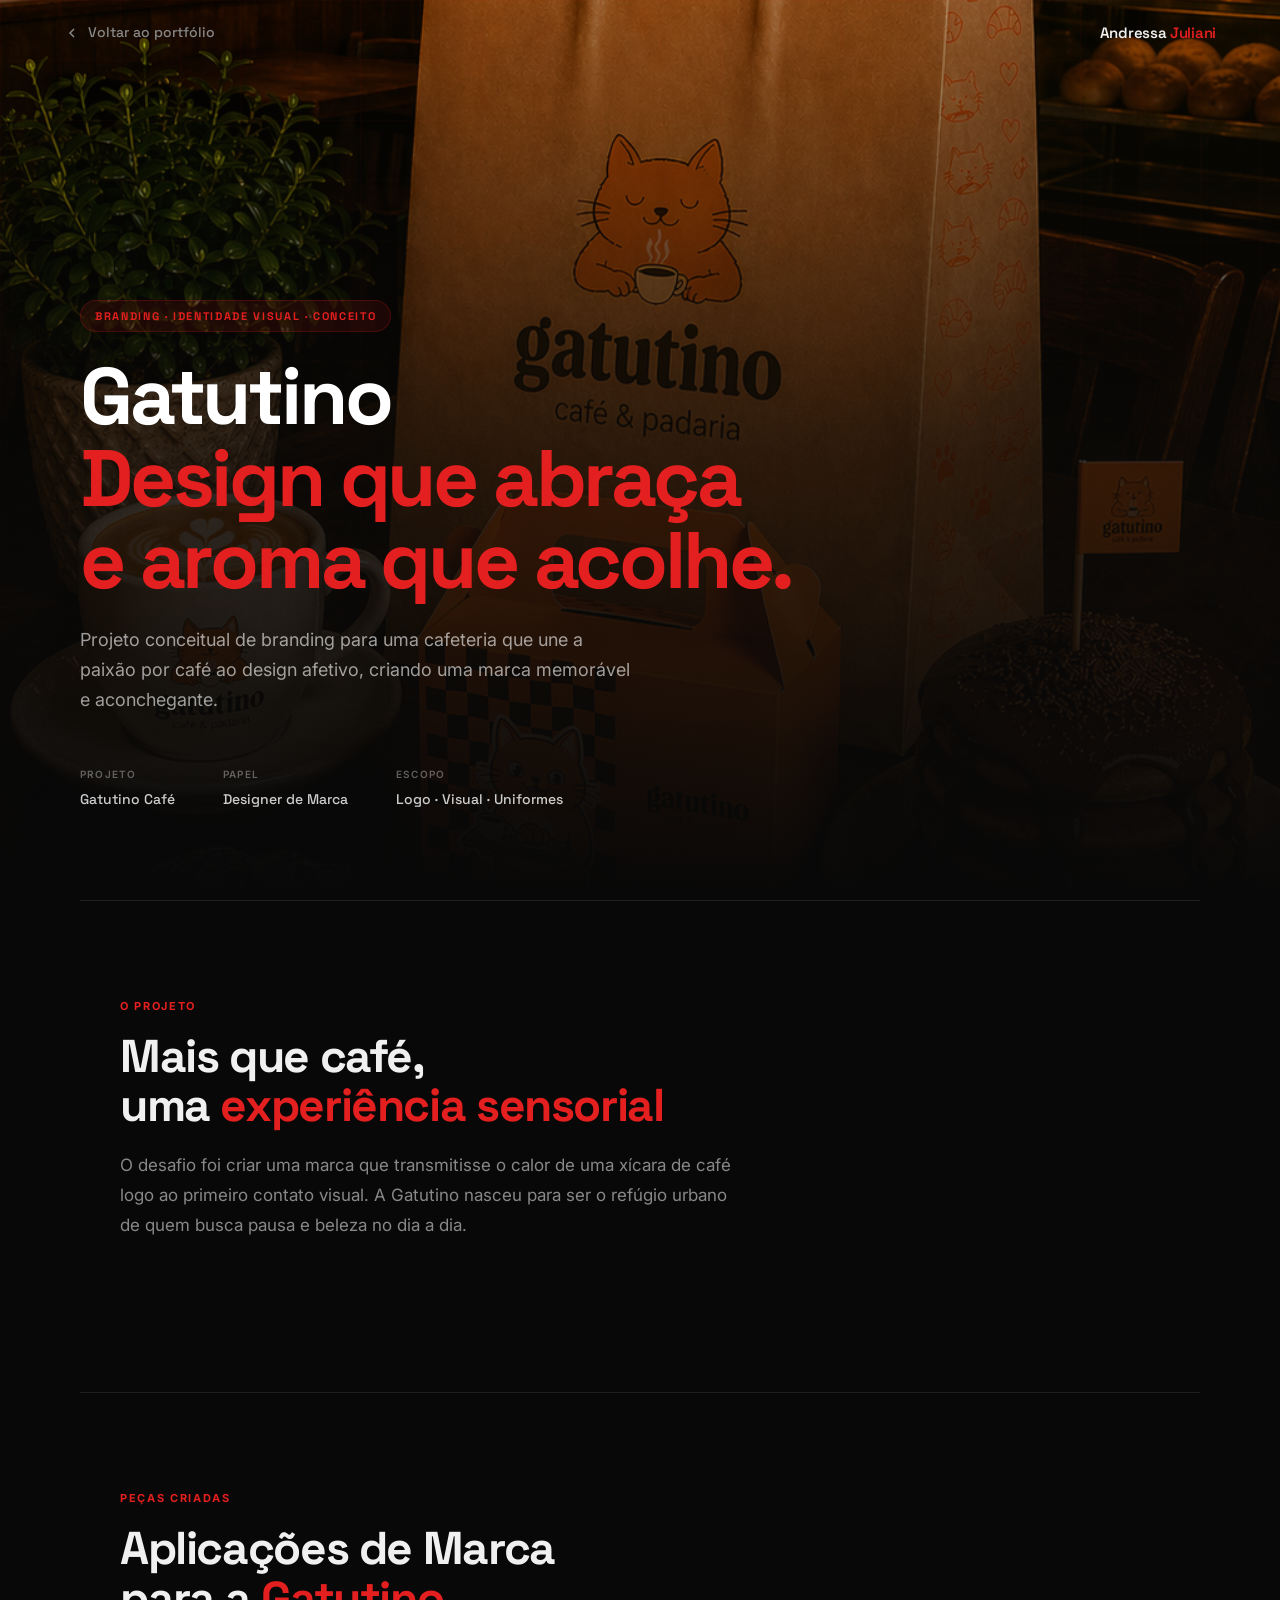
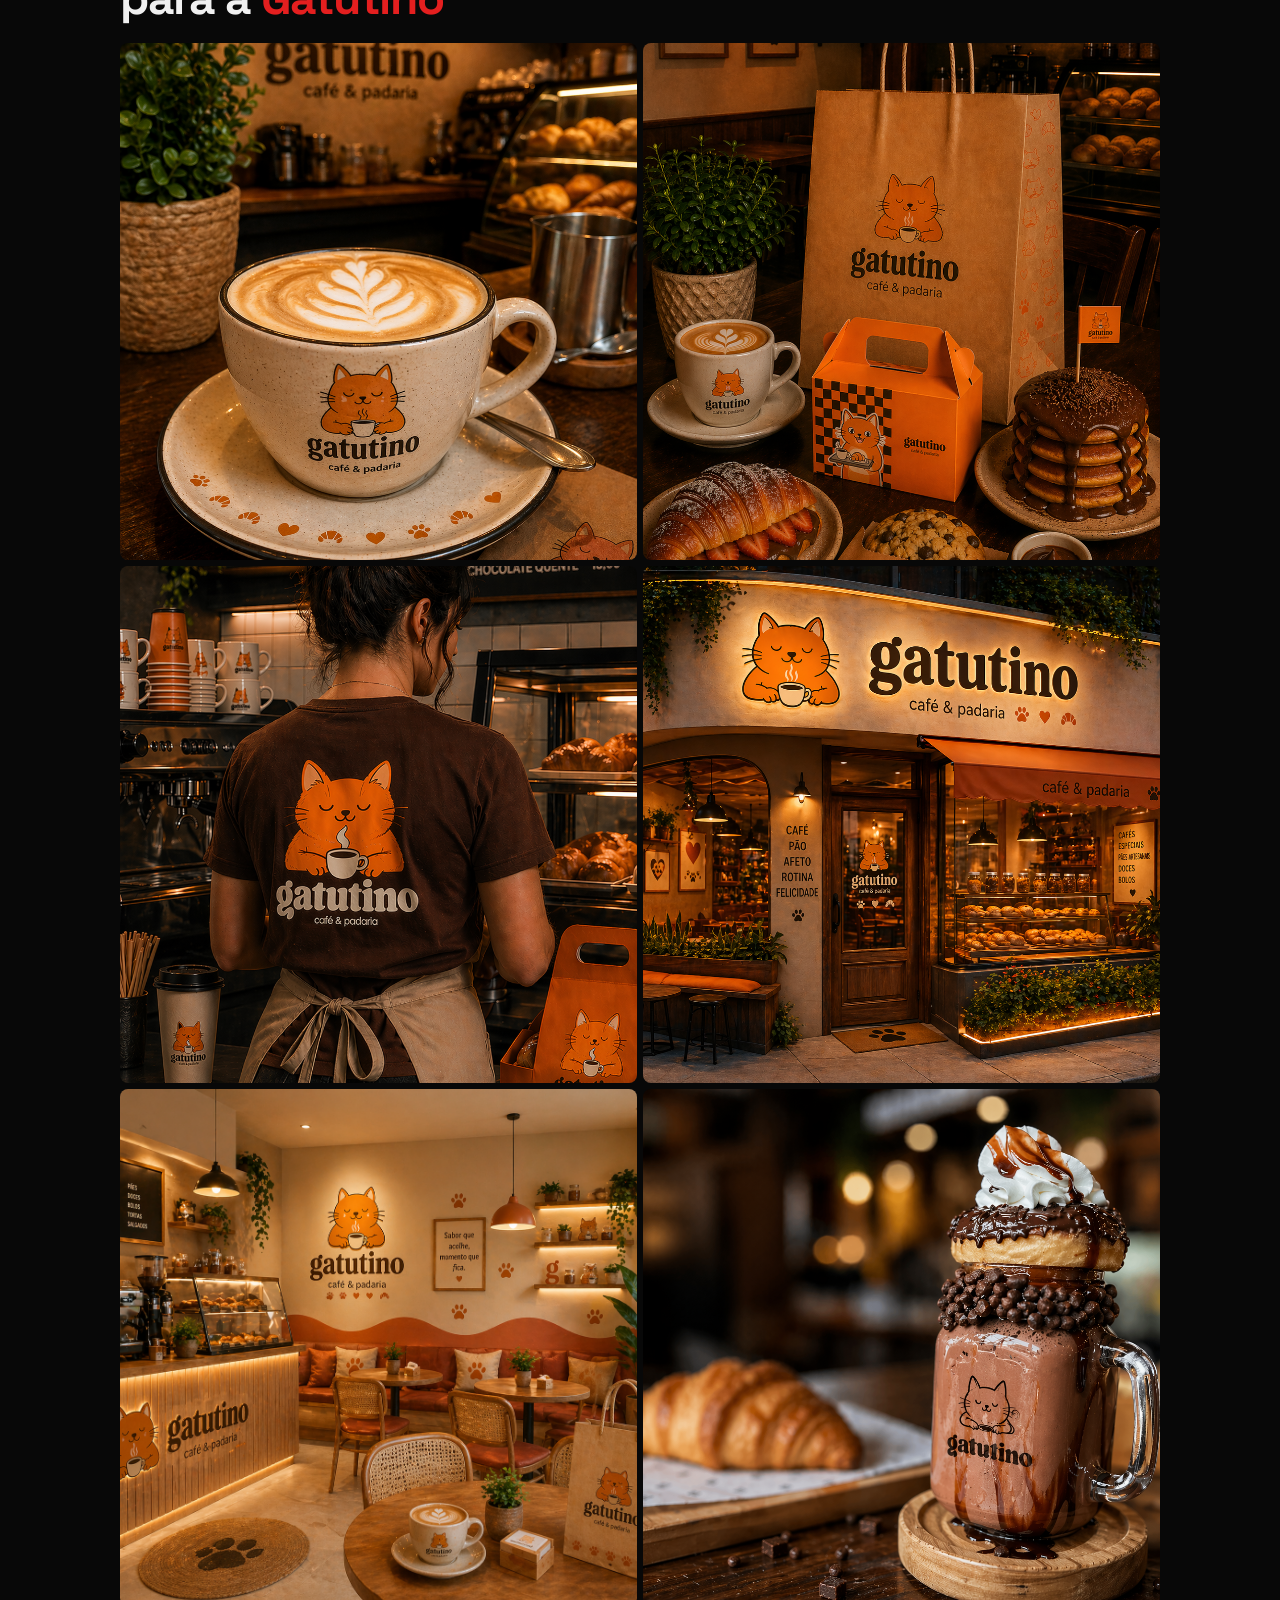
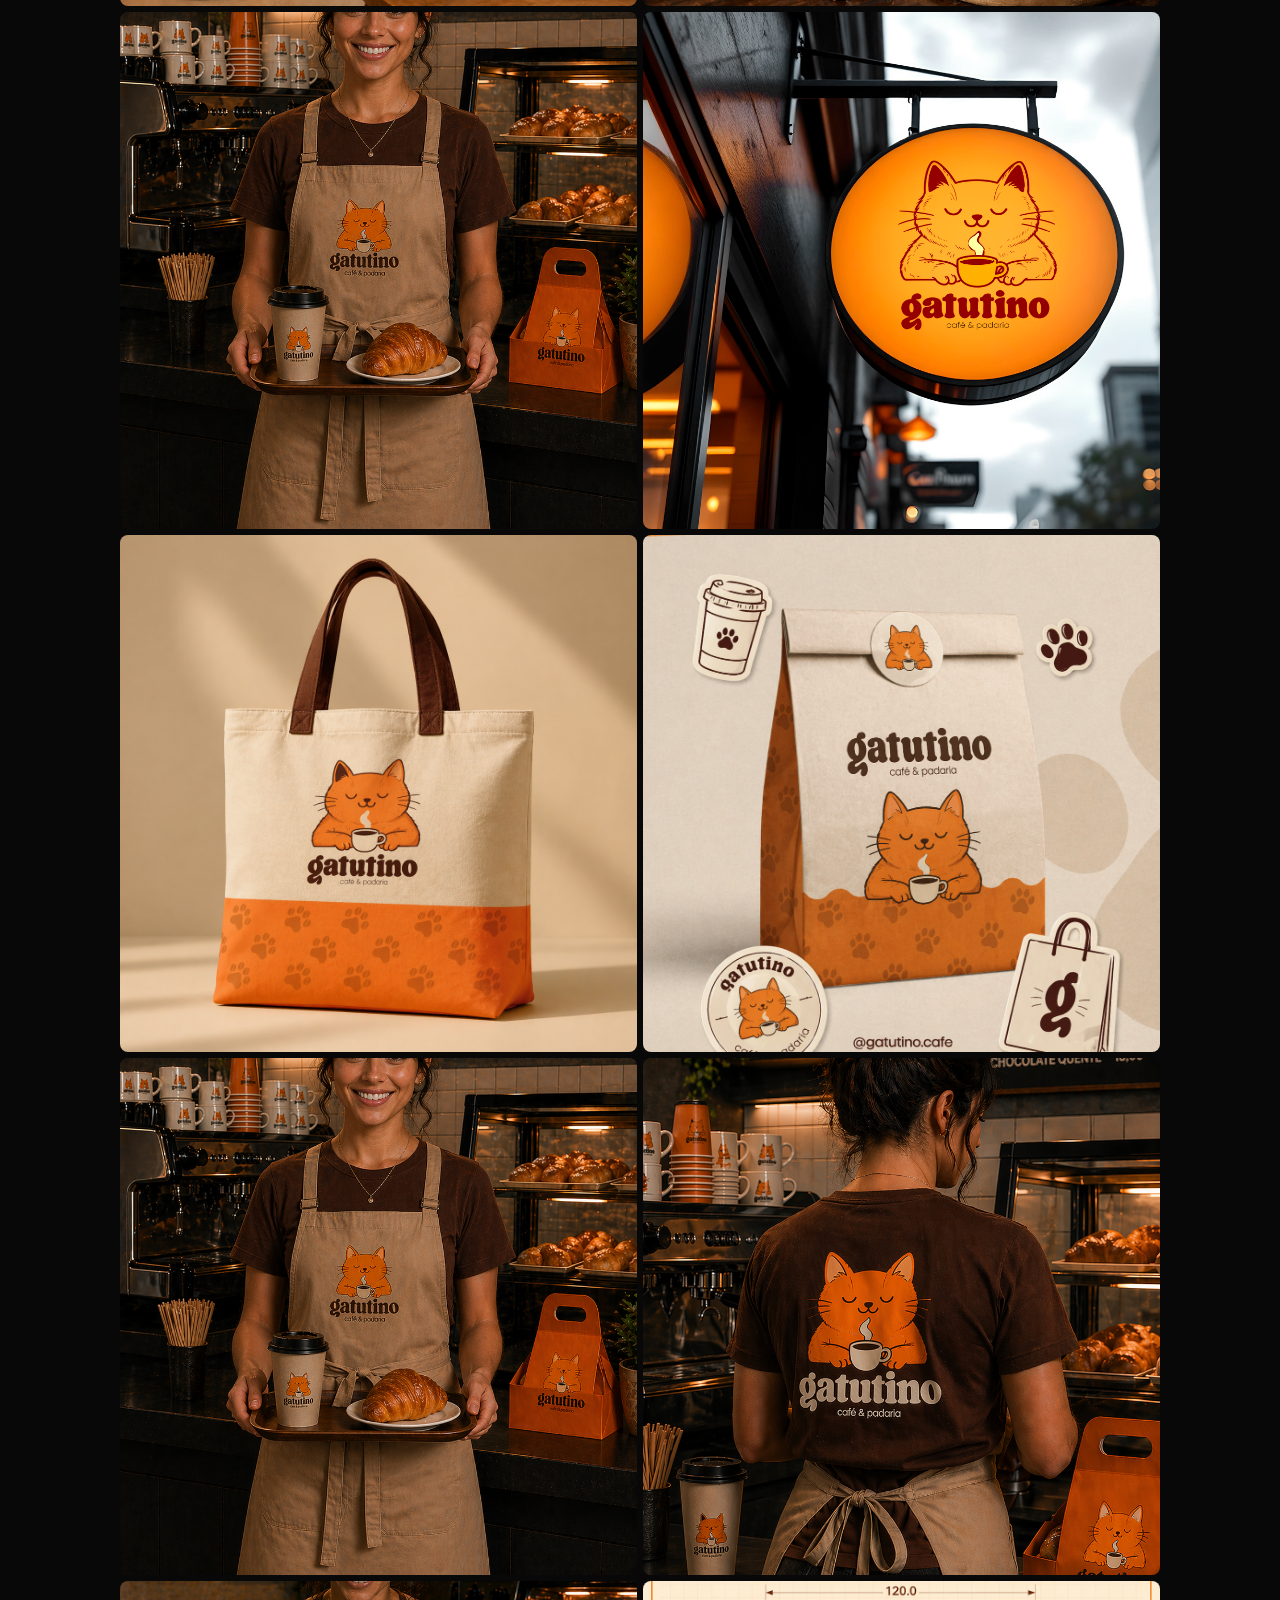
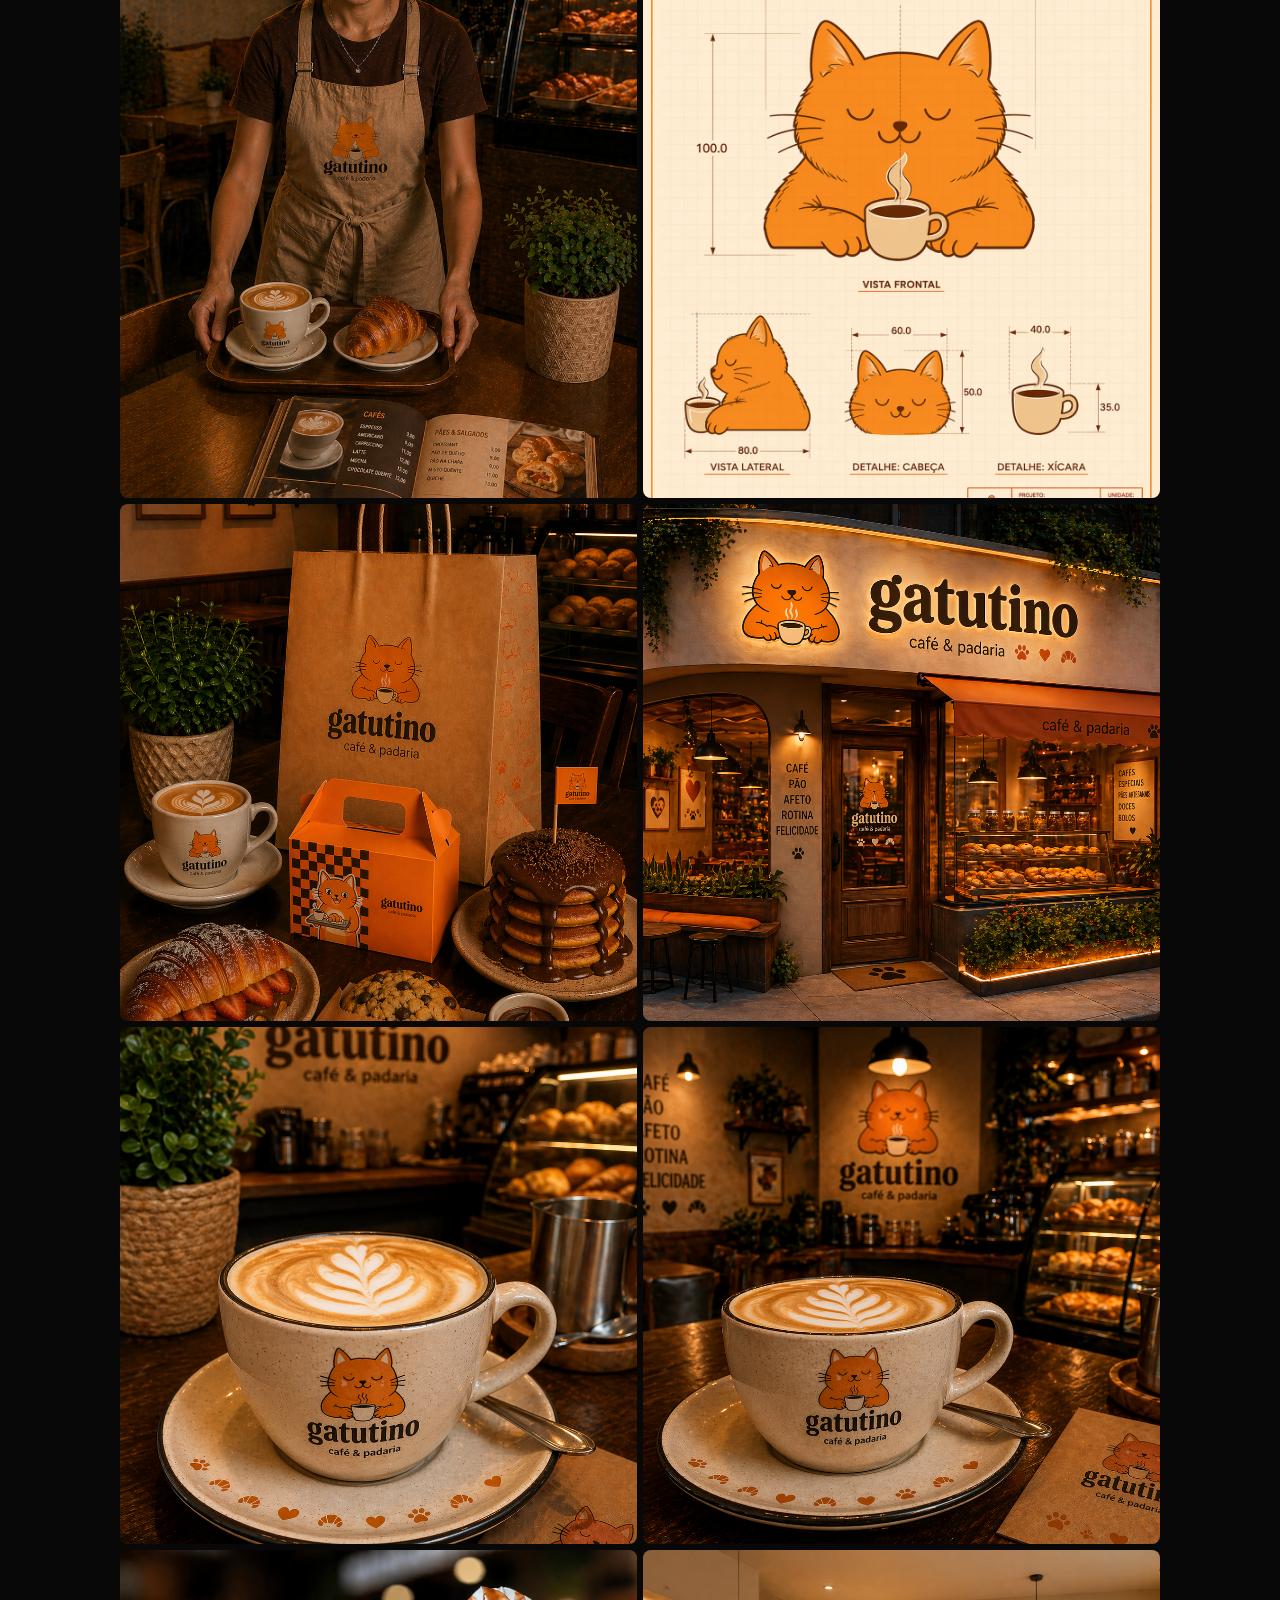
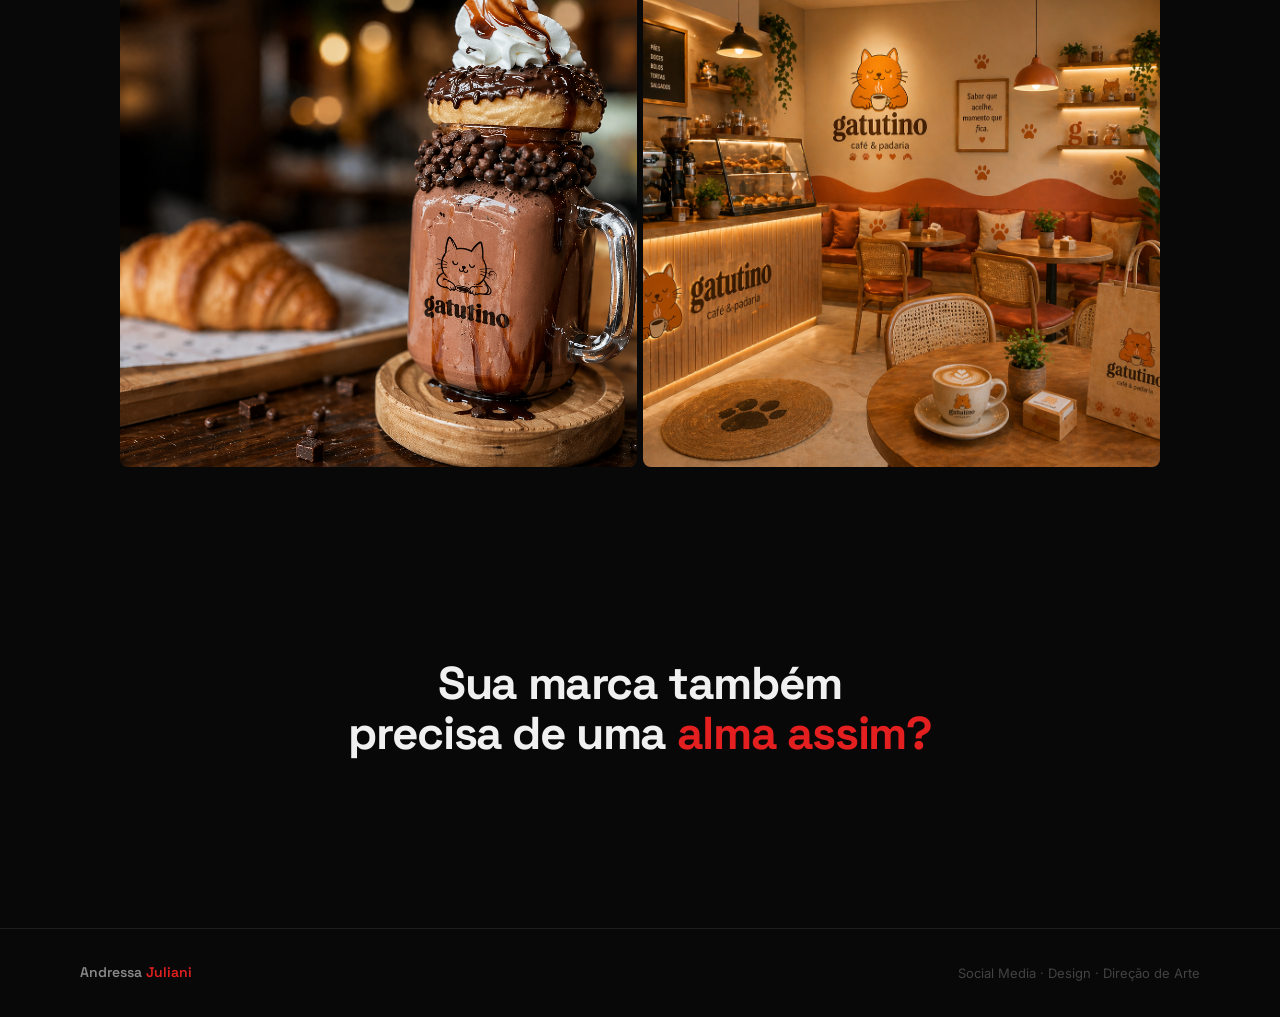
==== commit 81bc89a5: "Replace cafeteria carousel with 2-column mockup grid Swap the horizontal carousel for a static 2-col" ====
--- a/andressa-case-cafeteria.html
+++ b/andressa-case-cafeteria.html
@@ -104,54 +104,25 @@
     .section-lead { font-size: 17px; color: var(--text-muted); max-width: 620px; line-height: 1.75; margin-bottom: 56px; }
     .divider { border: none; height: 1px; background: var(--border); margin: 0 80px; }
 
-    /* CARROSSEL */
-    .carousel-stack { display: flex; flex-direction: column; gap: 64px; }
-    .carousel-meta { display: flex; align-items: baseline; gap: 16px; margin-bottom: 20px; }
-    .carousel-num { font-family: 'Space Grotesk', sans-serif; font-size: 11px; font-weight: 700; letter-spacing: 0.15em; color: var(--accent); opacity: 0.5; }
-    .carousel-name { font-family: 'Space Grotesk', sans-serif; font-size: 15px; font-weight: 600; color: var(--text); }
-    .carousel-box {
-      position: relative; background: var(--surface); border: 1px solid var(--border);
-      border-radius: 16px; overflow: hidden;
-      max-height: 65vh; max-width: 960px; margin: 0 auto; width: 100%;
-      aspect-ratio: 16 / 10;
-    }
-    .carousel-track {
-      display: flex; height: 100%;
-      transition: transform 0.4s cubic-bezier(0.4,0,0.2,1);
-    }
-    .carousel-track img {
-      flex: 0 0 100%; height: 100%;
-      object-fit: contain; background: var(--surface);
-      pointer-events: none; user-select: none;
-    }
-    .c-btn {
-      position: absolute; top: 50%; transform: translateY(-50%);
-      background: rgba(8,8,8,0.7); border: 1px solid var(--border);
-      color: var(--text); width: 40px; height: 40px; border-radius: 50%;
-      display: flex; align-items: center; justify-content: center;
-      cursor: pointer; transition: background 0.2s, border-color 0.2s;
-      z-index: 3;
-    }
-    .c-btn:hover { background: rgba(228,31,31,0.15); border-color: rgba(228,31,31,0.4); }
-    .c-btn svg { width: 18px; height: 18px; }
-    .c-prev { left: 12px; }
-    .c-next { right: 12px; }
-    .c-counter {
-      position: absolute; top: 12px; right: 14px;
-      font-family: 'Space Grotesk', sans-serif; font-size: 12px; font-weight: 600;
-      color: rgba(255,255,255,0.5); background: rgba(8,8,8,0.6);
-      padding: 4px 10px; border-radius: 100px; z-index: 3;
-    }
-    .c-dots {
-      position: absolute; bottom: 12px; left: 50%; transform: translateX(-50%);
-      display: flex; gap: 6px; z-index: 3;
-    }
-    .c-dot {
-      width: 6px; height: 6px; border-radius: 50%;
-      background: rgba(255,255,255,0.25); cursor: pointer;
-      transition: background 0.2s, width 0.2s;
-    }
-    .c-dot.active { background: var(--accent); width: 18px; border-radius: 3px; }
+    /* GRADE DE MOCKUPS */
+    .mockup-grid {
+      display: grid;
+      grid-template-columns: 1fr 1fr;
+      gap: 6px;
+    }
+    .mockup-item {
+      aspect-ratio: 1 / 1;
+      overflow: hidden;
+      border-radius: 8px;
+      background: var(--surface);
+    }
+    .mockup-item img {
+      width: 100%; height: 100%;
+      object-fit: cover;
+      display: block;
+      transition: transform 0.4s ease;
+    }
+    .mockup-item:hover img { transform: scale(1.04); }
 
     .fade-up { opacity: 0; transform: translateY(32px); transition: opacity 0.7s ease, transform 0.7s ease; }
     .fade-up.visible { opacity: 1; transform: none; }
@@ -230,29 +201,27 @@
     <p class="section-label fade-up">Peças criadas</p>
     <h2 class="section-title fade-up d1">Aplicações de Marca<br>para a <em>Gatutino</em></h2>
     
-    <div class="carousel-stack">
-      <div class="fade-up d1">
-        <div class="carousel-meta">
-          <span class="carousel-num">GALERIA</span>
-          <span class="carousel-name">Aplicações e Lifestyle</span>
-        </div>
-        <div class="carousel-box">
-          <div class="carousel-track">
-            <img src="images/cafeteria/cafeteria-2.jpg" alt="Mesa Gatutino">
-            <img src="images/cafeteria/cafeteria-1.jpg" alt="Xcara Gatutino">
-            <img src="images/cafeteria/cafeteria-3.jpg" alt="Uniforme Gatutino">
-            <img src="images/cafeteria/cafeteria-exterior.jpg" alt="Fachada Gatutino">
-            <img src="images/cafeteria/cafeteria-interior.jpg" alt="Interior Gatutino">
-            <img src="images/cafeteria/cafeteria-milkshake.jpg" alt="Milkshake Gatutino">
-            <img src="images/cafeteria/cafeteria-person-front.jpg" alt="Atendimento Gatutino">
-            <img src="images/cafeteria/cafeteria-sign.png" alt="Letreiro Gatutino">
-          </div>
-          <button class="c-btn c-prev" aria-label="Anterior"><svg viewBox="0 0 24 24" fill="none" stroke="currentColor" stroke-width="2"><path d="M15 18l-6-6 6-6"/></svg></button>
-          <button class="c-btn c-next" aria-label="Próximo"><svg viewBox="0 0 24 24" fill="none" stroke="currentColor" stroke-width="2"><path d="M9 18l6-6-6-6"/></svg></button>
-          <div class="c-counter"><span class="c-cur">1</span> / <span class="c-total">8</span></div>
-          <div class="c-dots"></div>
-        </div>
-      </div>
+    <div class="mockup-grid fade-up d1">
+      <div class="mockup-item"><img src="images/cafeteria/cafeteria-1.jpg" alt="Xícara Gatutino" loading="lazy"></div>
+      <div class="mockup-item"><img src="images/cafeteria/cafeteria-2.jpg" alt="Mesa Gatutino" loading="lazy"></div>
+      <div class="mockup-item"><img src="images/cafeteria/cafeteria-3.jpg" alt="Uniforme Gatutino" loading="lazy"></div>
+      <div class="mockup-item"><img src="images/cafeteria/cafeteria-exterior.jpg" alt="Fachada Gatutino" loading="lazy"></div>
+      <div class="mockup-item"><img src="images/cafeteria/cafeteria-interior.jpg" alt="Interior Gatutino" loading="lazy"></div>
+      <div class="mockup-item"><img src="images/cafeteria/cafeteria-milkshake.jpg" alt="Milkshake Gatutino" loading="lazy"></div>
+      <div class="mockup-item"><img src="images/cafeteria/cafeteria-person-front.jpg" alt="Atendimento Gatutino" loading="lazy"></div>
+      <div class="mockup-item"><img src="images/cafeteria/cafeteria-sign.png" alt="Letreiro Gatutino" loading="lazy"></div>
+      <div class="mockup-item"><img src="images/cafeteria/ChatGPT%20Image%2022_04_2026%2C%2014_46_12.png" alt="Mockup Gatutino" loading="lazy"></div>
+      <div class="mockup-item"><img src="images/cafeteria/ChatGPT%20Image%2022_04_2026%2C%2015_18_53.png" alt="Mockup Gatutino" loading="lazy"></div>
+      <div class="mockup-item"><img src="images/cafeteria/ChatGPT%20Image%2022_04_2026%2C%2015_57_06.png" alt="Mockup Gatutino" loading="lazy"></div>
+      <div class="mockup-item"><img src="images/cafeteria/ChatGPT%20Image%2022_04_2026%2C%2015_58_36.png" alt="Mockup Gatutino" loading="lazy"></div>
+      <div class="mockup-item"><img src="images/cafeteria/ChatGPT%20Image%2023_04_2026%2C%2015_38_50.png" alt="Mockup Gatutino" loading="lazy"></div>
+      <div class="mockup-item"><img src="images/cafeteria/ChatGPT%20Image%2023_04_2026%2C%2016_05_02.png" alt="Mockup Gatutino" loading="lazy"></div>
+      <div class="mockup-item"><img src="images/cafeteria/ChatGPT%20Image%2023_04_2026%2C%2020_40_06.png" alt="Mockup Gatutino" loading="lazy"></div>
+      <div class="mockup-item"><img src="images/cafeteria/ChatGPT%20Image%2023_04_2026%2C%2020_50_02.png" alt="Mockup Gatutino" loading="lazy"></div>
+      <div class="mockup-item"><img src="images/cafeteria/ChatGPT%20Image%2023_04_2026%2C%2020_55_34.png" alt="Mockup Gatutino" loading="lazy"></div>
+      <div class="mockup-item"><img src="images/cafeteria/ChatGPT%20Image%2023_04_2026%2C%2020_58_33.png" alt="Mockup Gatutino" loading="lazy"></div>
+      <div class="mockup-item"><img src="images/cafeteria/ChatGPT%20Image%2023_04_2026%2C%2021_27_16.png" alt="Mockup Gatutino" loading="lazy"></div>
+      <div class="mockup-item"><img src="images/cafeteria/ChatGPT%20Image%2023_04_2026%2C%2021_35_42.png" alt="Mockup Gatutino" loading="lazy"></div>
     </div>
   </section>
 
@@ -277,32 +246,6 @@
     }, { threshold: 0.1 });
     document.querySelectorAll('.fade-up').forEach(el => obs.observe(el));
 
-    document.querySelectorAll('.carousel-box').forEach(box => {
-      const track = box.querySelector('.carousel-track');
-      const slides = track.querySelectorAll('img');
-      const total = slides.length;
-      const dotsEl = box.querySelector('.c-dots');
-      const curEl = box.querySelector('.c-cur');
-      let idx = 0;
-
-      const dots = Array.from({ length: total }, (_, i) => {
-        const d = document.createElement('button');
-        d.className = 'c-dot' + (i === 0 ? ' active' : '');
-        d.addEventListener('click', () => go(i));
-        dotsEl.appendChild(d);
-        return d;
-      });
-
-      function go(n) {
-        idx = (n + total) % total;
-        track.style.transform = `translateX(-${idx * 100}%)`;
-        curEl.textContent = idx + 1;
-        dots.forEach((d, i) => d.classList.toggle('active', i === idx));
-      }
-
-      box.querySelector('.c-prev').addEventListener('click', () => go(idx - 1));
-      box.querySelector('.c-next').addEventListener('click', () => go(idx + 1));
-    });
   </script>
 </body>
 </html>
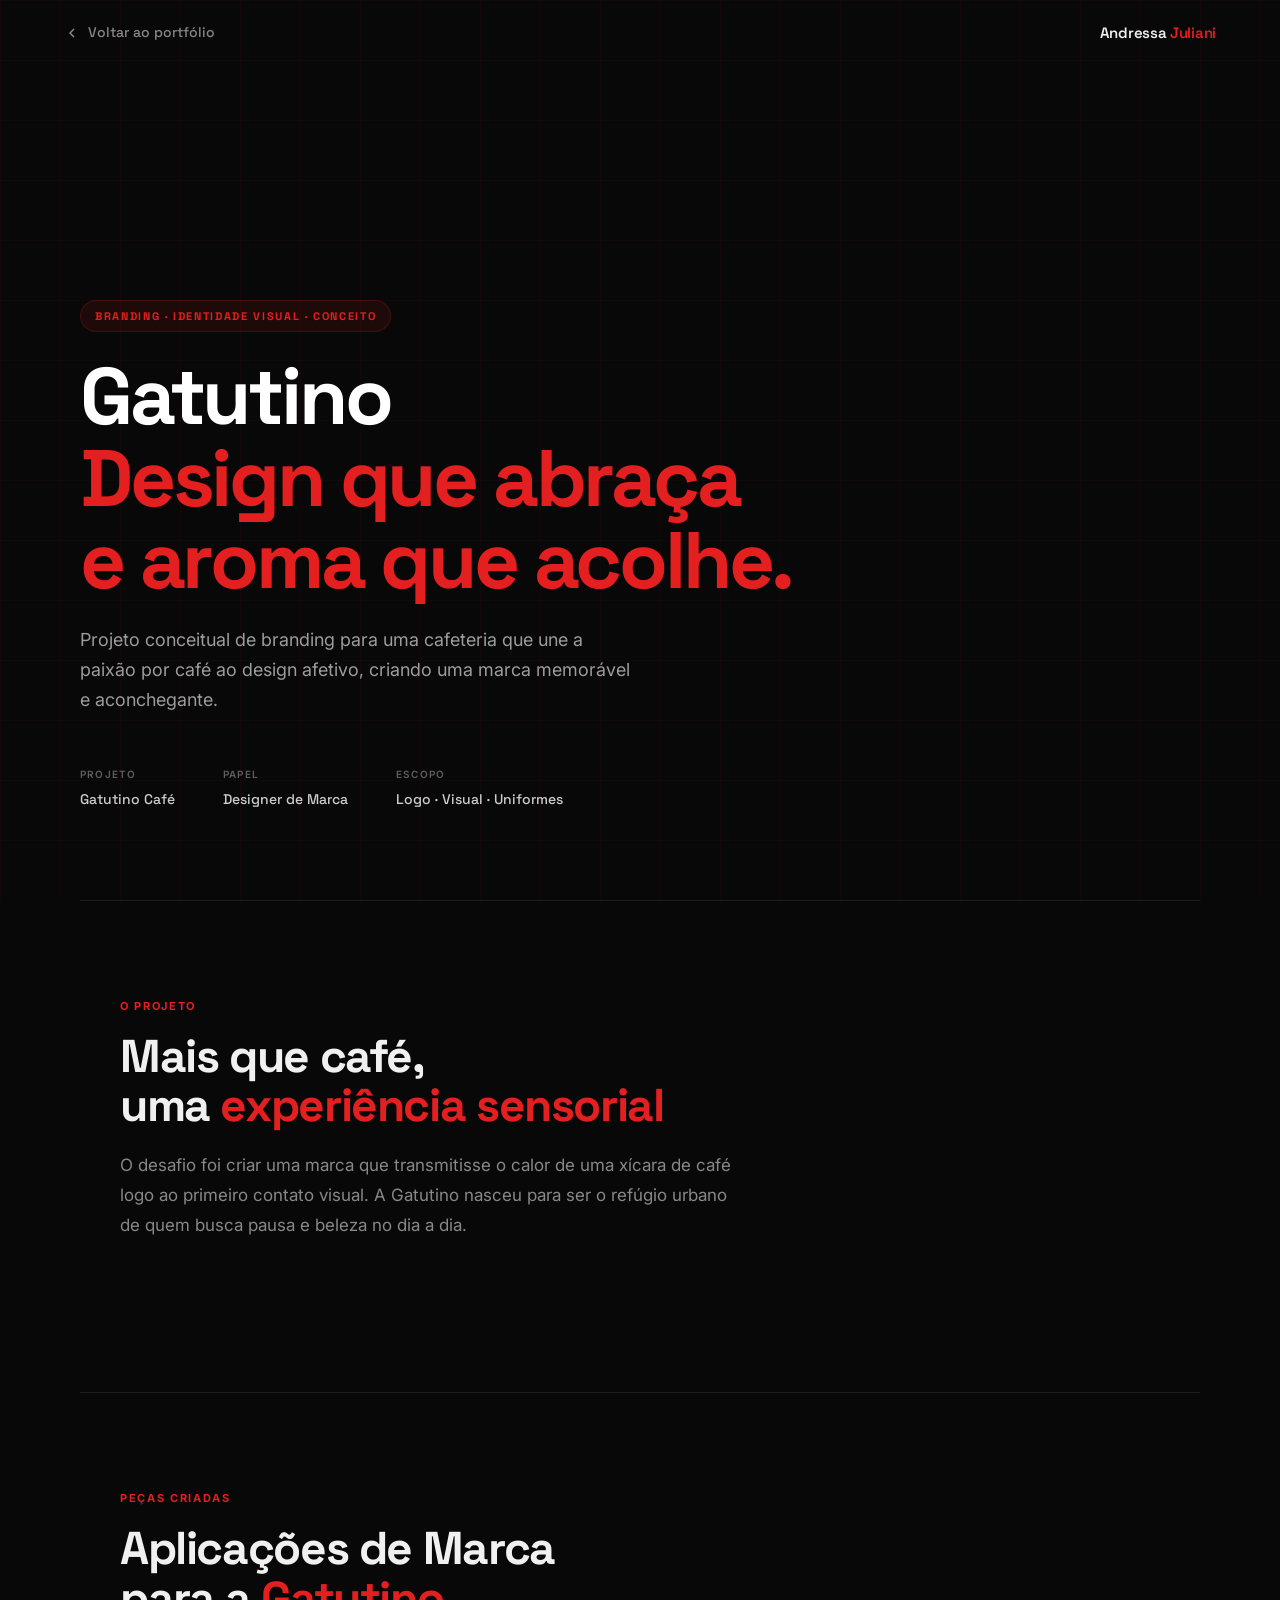
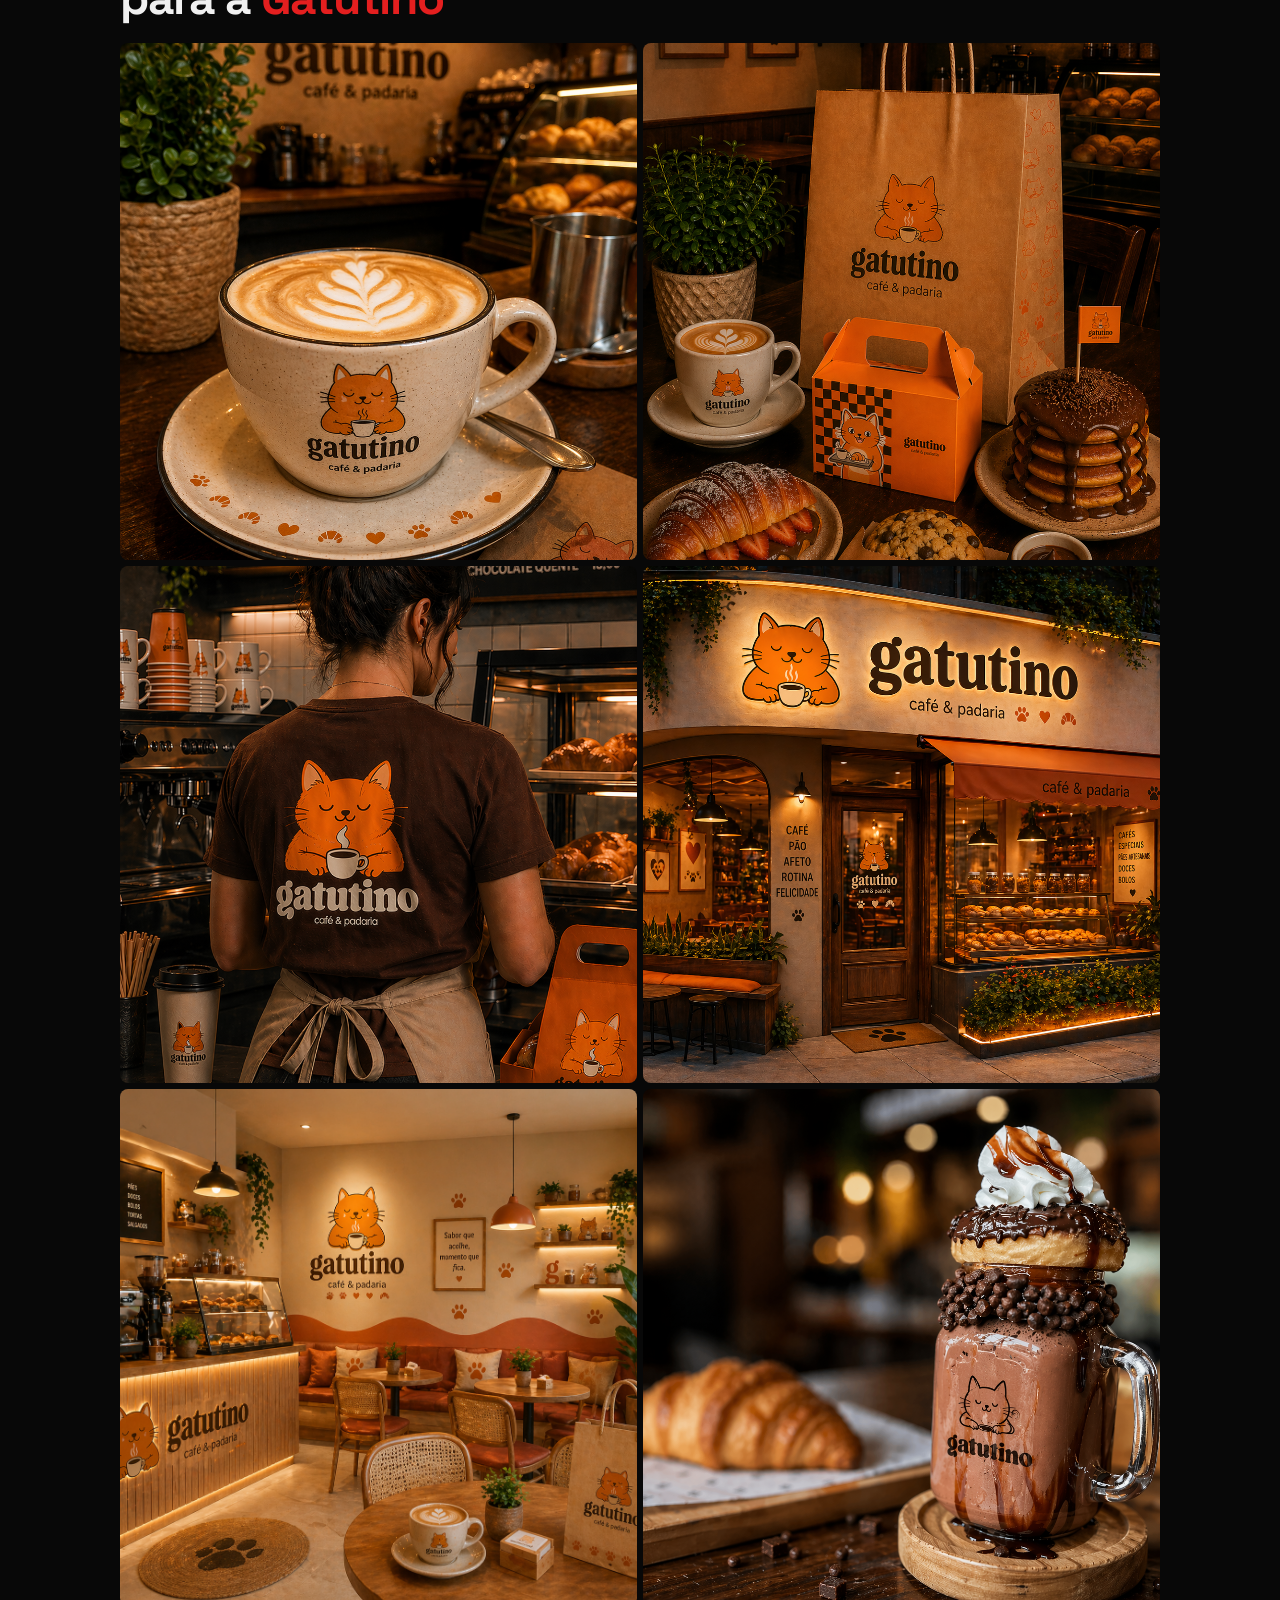
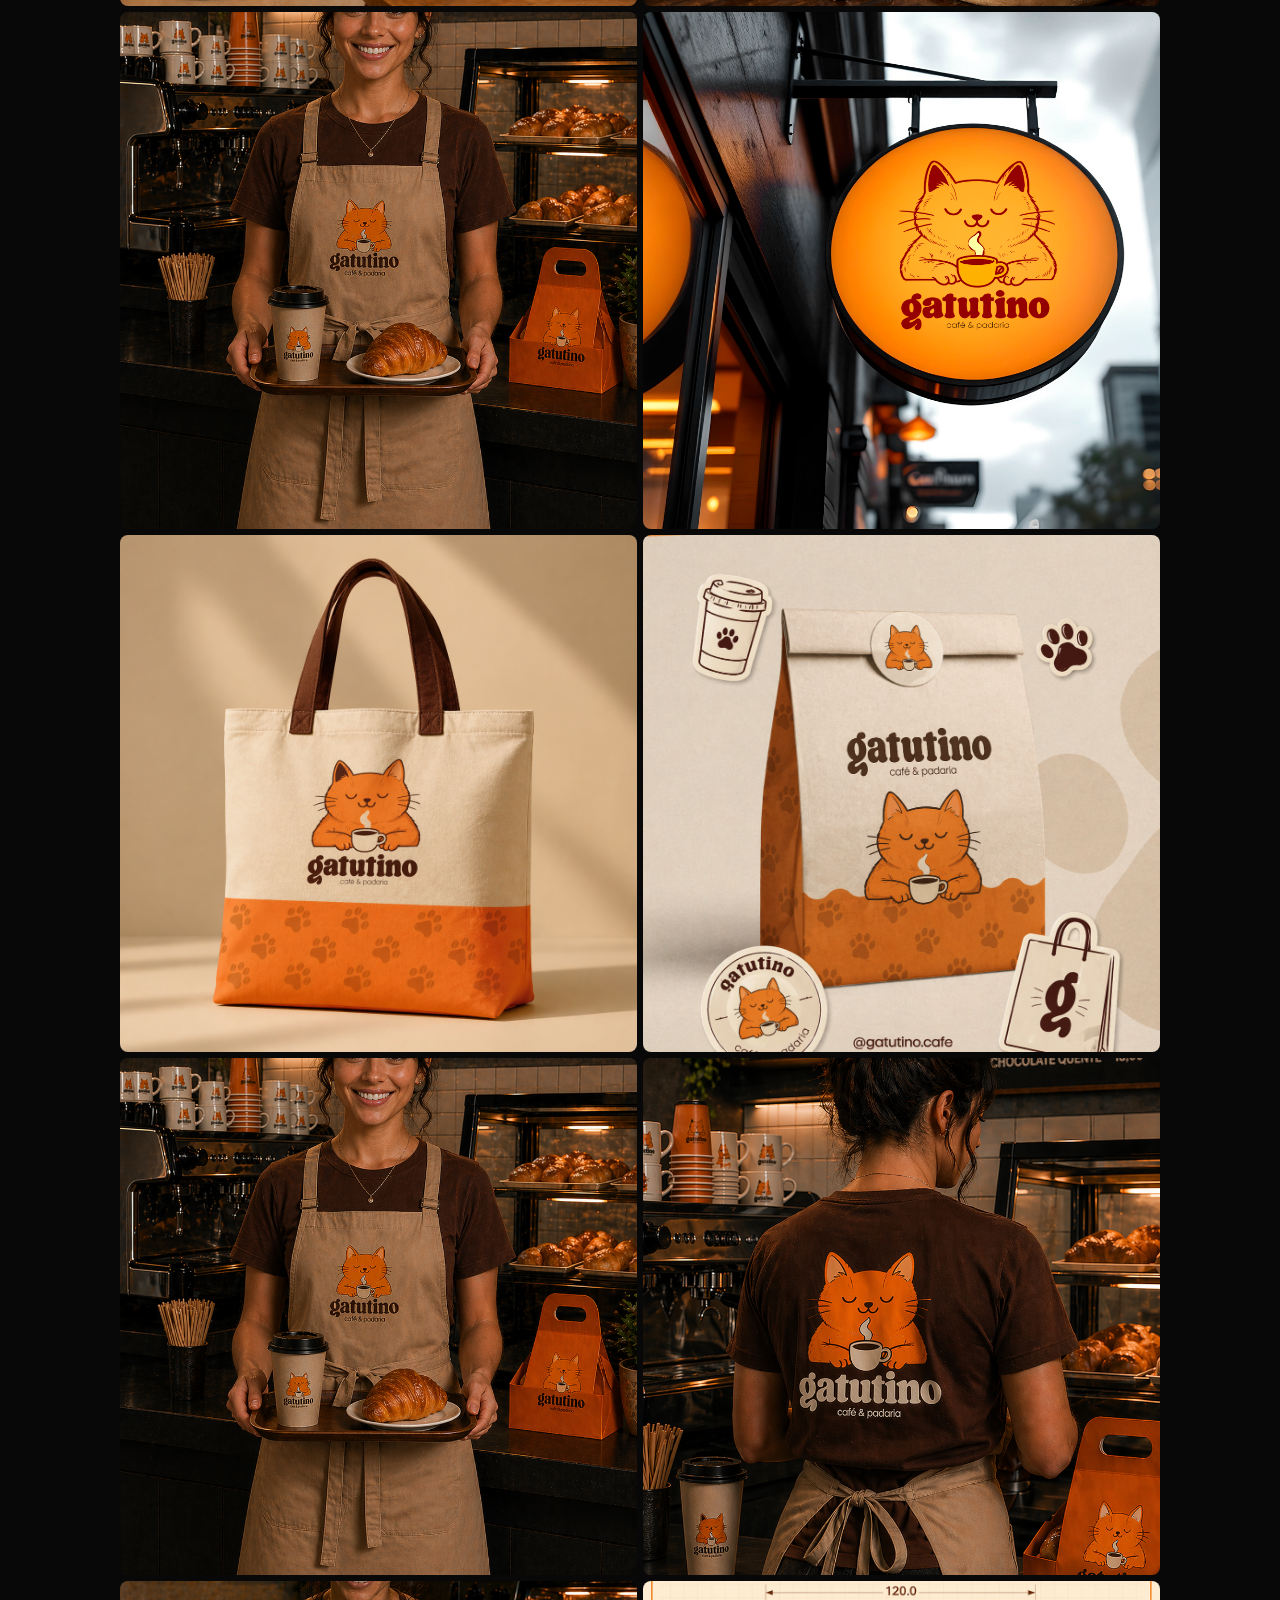
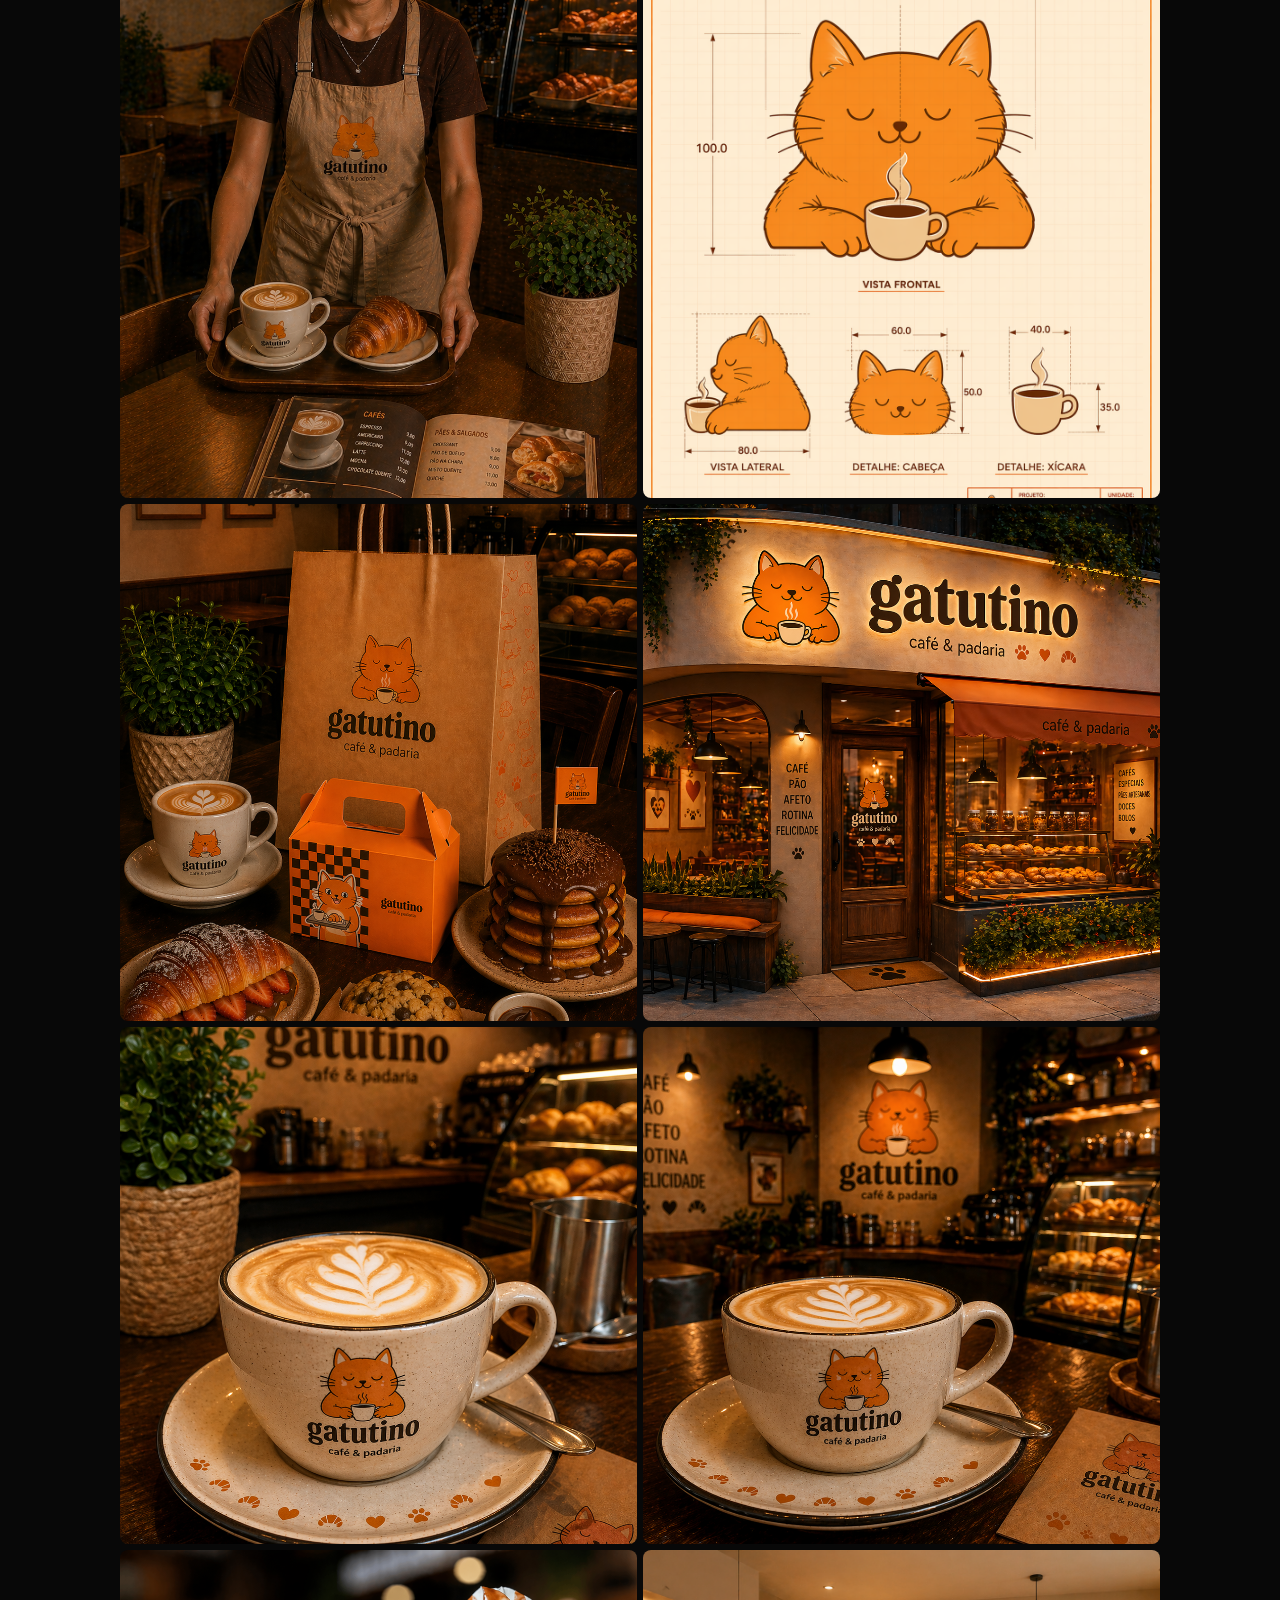
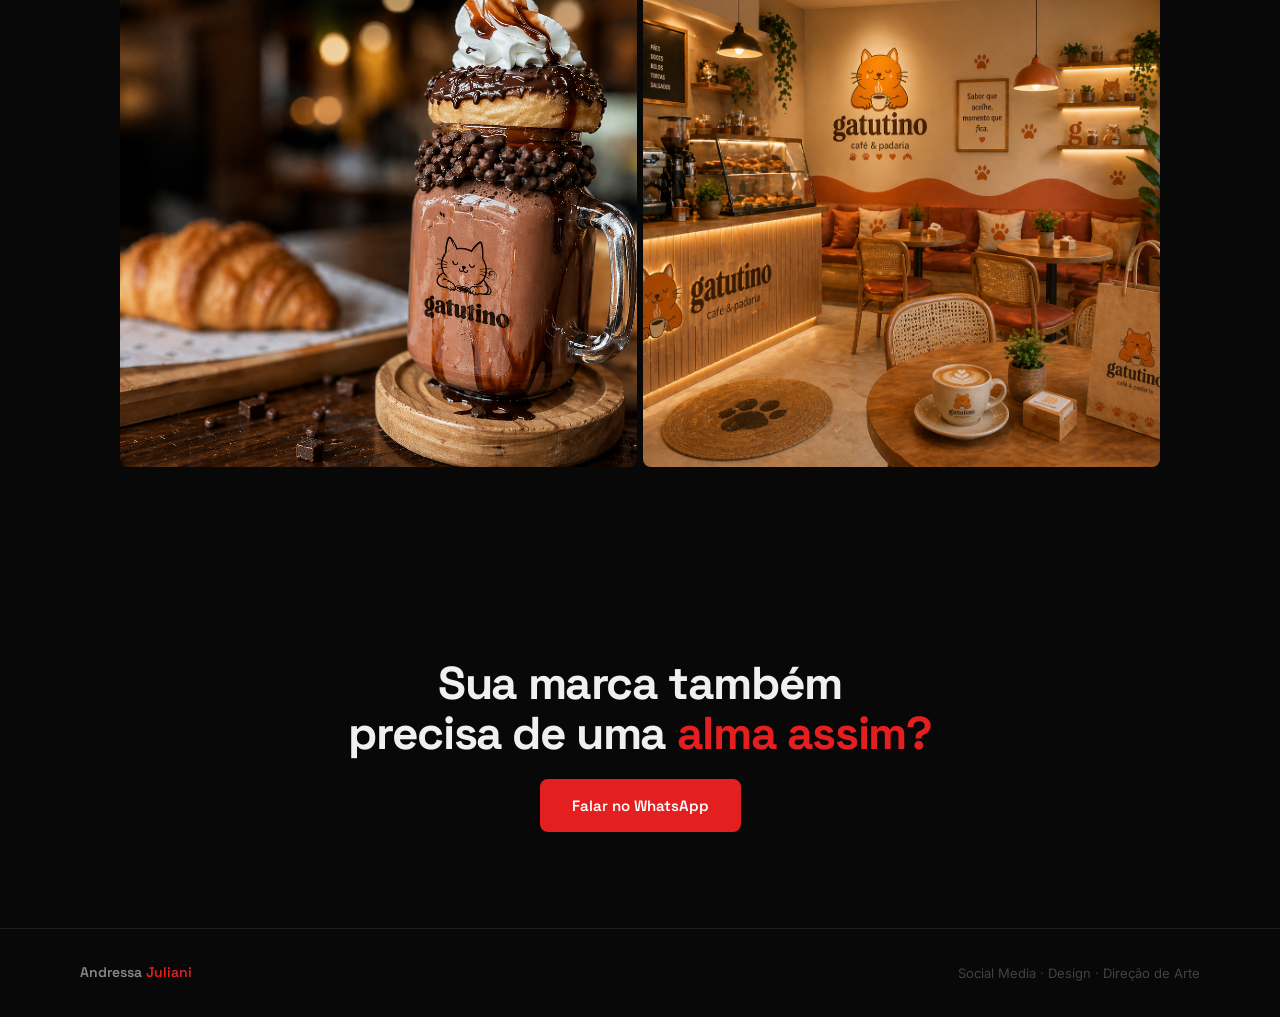
==== commit 2d96bbd4: "Remove hero background image from cafeteria case Co-Authored-By: Claude Sonnet 4.6 <noreply@anthropi" ====
--- a/andressa-case-cafeteria.html
+++ b/andressa-case-cafeteria.html
@@ -159,11 +159,7 @@
 
   <!-- HERO -->
   <div class="hero">
-    <div class="hero-cover">
-        <img src="images/cafeteria/cafeteria-2.jpg" alt="Gatutino Hero">
-    </div>
     <div class="hero-grid"></div>
-    <div class="hero-overlay" style="background: linear-gradient(to bottom, rgba(8,8,8,0) 0%, rgba(8,8,8,0.7) 50%, #080808 100%);"></div>
     <div class="hero-content">
       <div class="hero-tag">Branding &middot; Identidade Visual &middot; Conceito</div>
       <h1 class="hero-title">Gatutino<br><em>Design que abraça<br>e aroma que acolhe.</em></h1>
